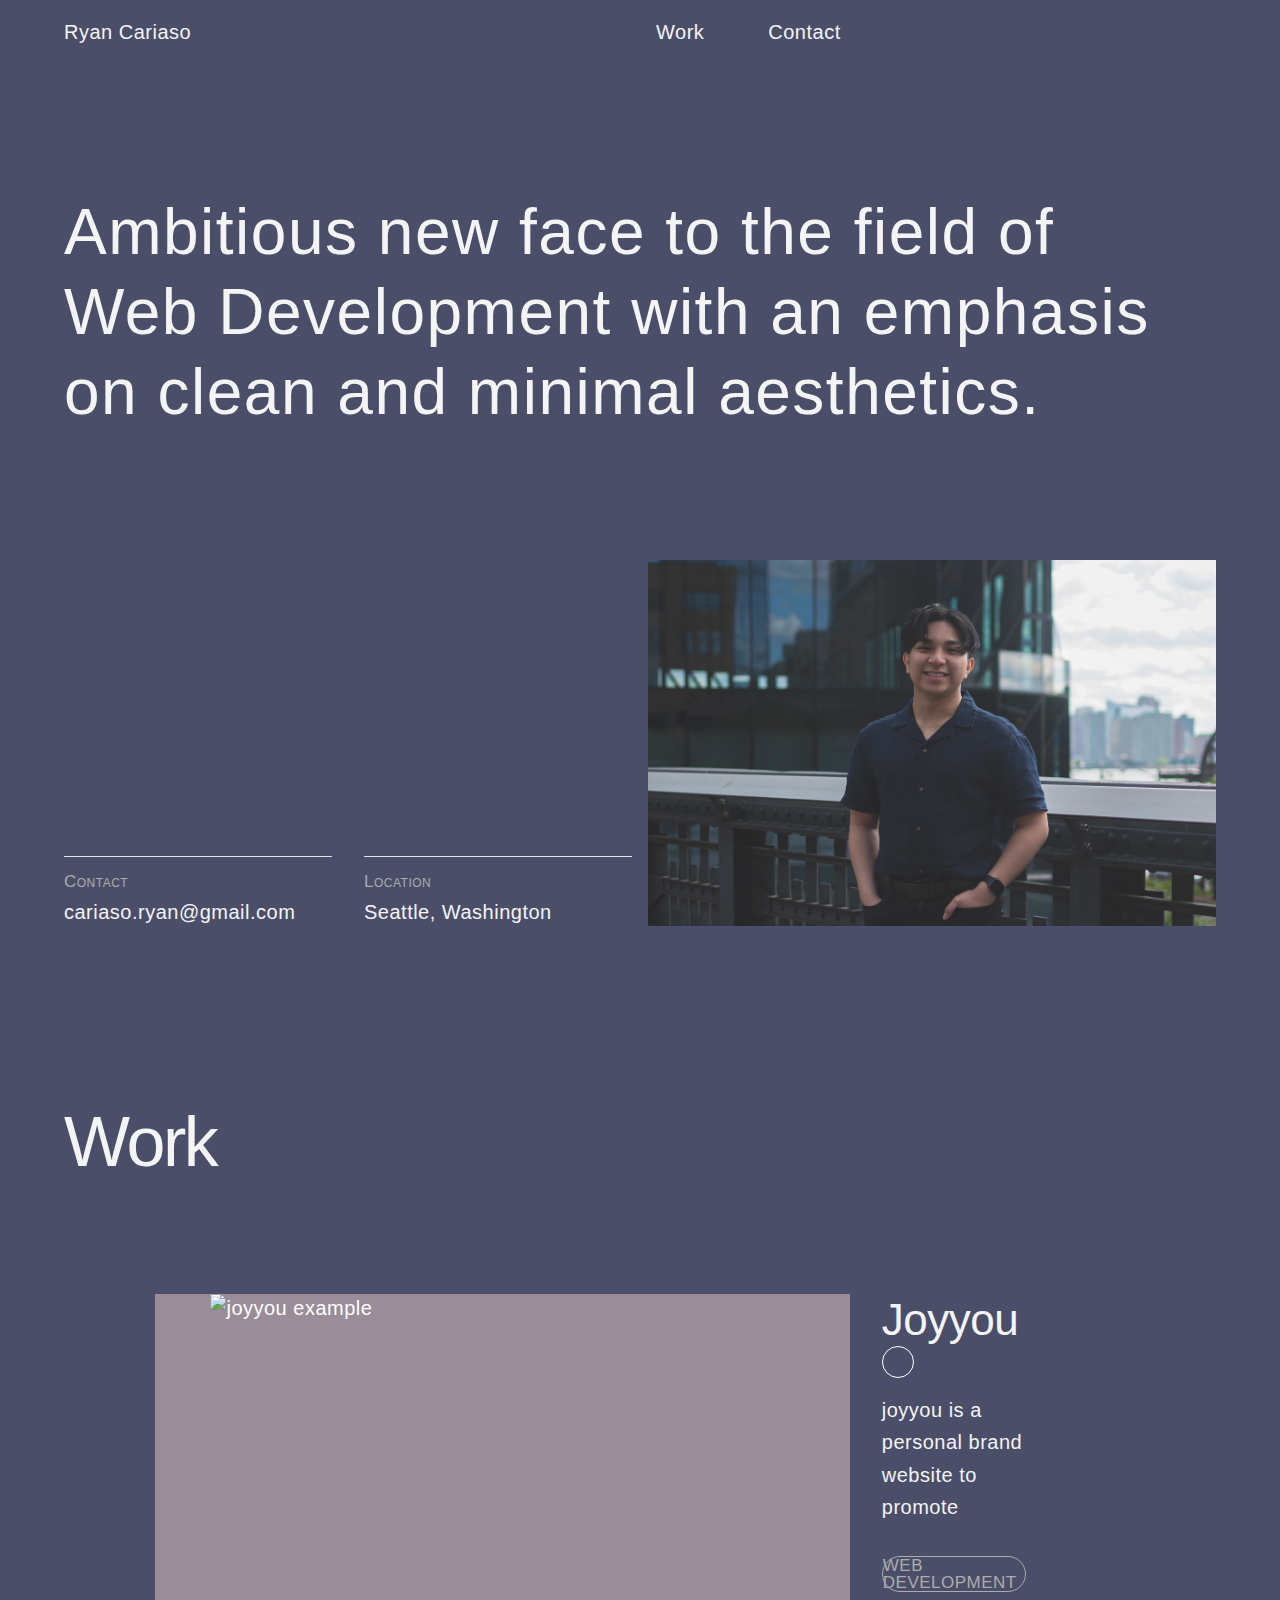
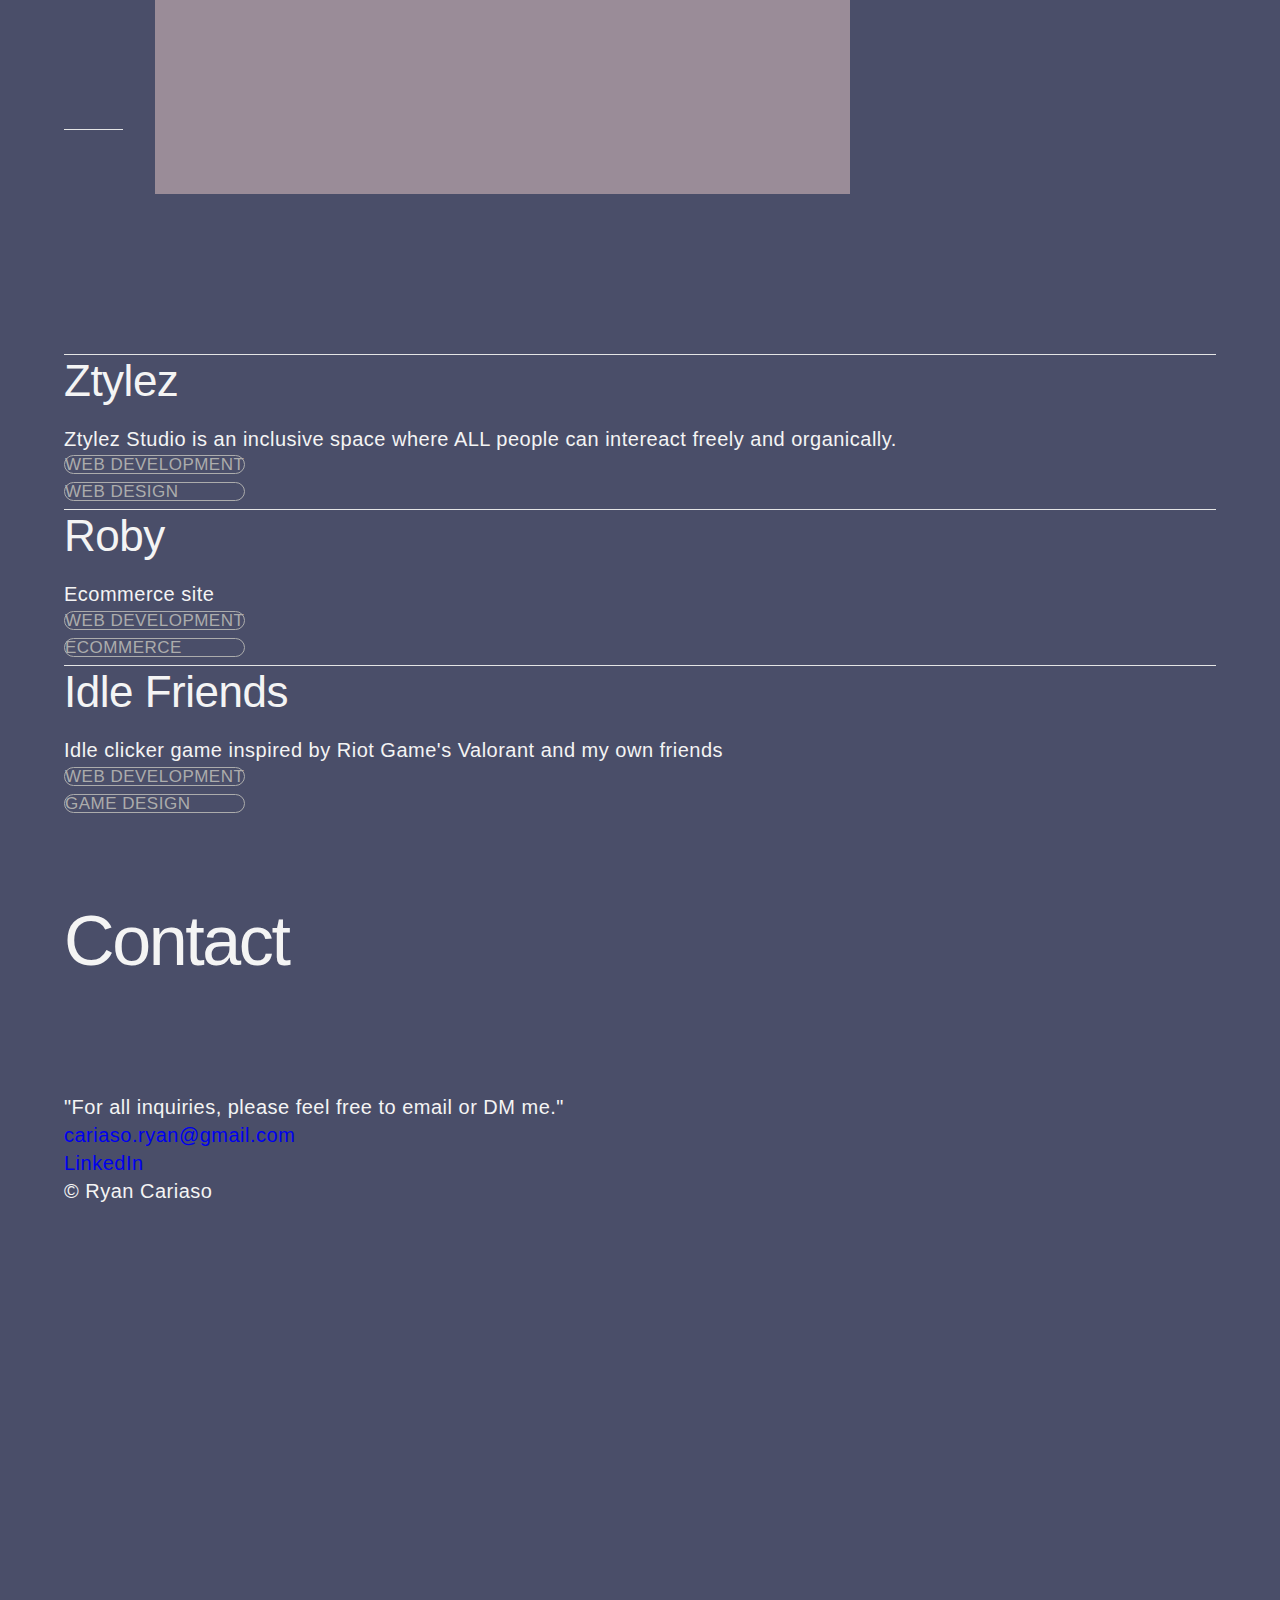
==== index.html @ ff470e97 "update to html and css" ====
<!DOCTYPE html>

<html lang="en">
  <head>
    <meta charset="UTF-8" />
    <meta name="viewport" content="width=device-width, initial-scale=1.0" />
    <meta http-equiv="X-UA-Compatible" content="ie=edge" />
    <title>Ryan Cariaso</title>
    <link rel="stylesheet" href="style.css" />
    <link rel="icon" href="img/ryan.jpg" />
  </head>

  <body>
    <div class="page-wrapper">
      <!-- NAV BAR -->
      <section class="section">
        <div class="container landing">
          <nav id="nav" class="nav-wrapper">
            <div class="grid-wrapper flex">
              <a href="" class="nav-item w--current">Ryan Cariaso</a>
            </div>
            <div class="grid-wrapper flex">
              <a href="#work" class="nav-item work">Work</a>
              <a href="#contact" class="nav-item contact">Contact</a>
            </div>
          </nav>
        </div>

        <!-- LANDING PAGE -->
        <div class="container home">
          <div class="hero-text">
            Ambitious new face to the field of Web Development with an emphasis on clean and
            minimal aesthetics.
          </div>
        </div>
        <div class="container info">
          <div class="w-layout-grid">
            <div class="grid-wrapper flex-btm">
              <div class="w-layout-grid _2-col-grid max-width">
                <div class="grid-wrapper">
                  <div class="divider-line btm-32"></div>
                  <div class="smallcaps">Contact</div>
                  <div class="email">cariaso.ryan@gmail.com</div>
                </div>

                <div class="grid-wrapper">
                  <div class="divider-line btm-32"></div>
                  <div class="smallcaps">Location</div>
                  <div class="location">Seattle, Washington</div>
                </div>
              </div>
            </div>

            <div class="grid-wrapper flex">
              <div class="img-wrapper"></div>
              <img
                src="img/linkedin pic - Copy.png"
                alt="personal image"
                class="img"
              />
            </div>
          </div>
        </div>
      </section>

      <!-- WORK SECTION -->
      <section class="section">
        <main class="container work">
          <div class="section-heading">Work</div>
          <div class="w-layout-grid work-grid">
            <div class="divider-line btm-64"></div>
            <div id="gridcomp" class="grid-wrapper work">
              <div class="content-wrapper">
                <img class="video w-background-video" src="img/joyyou.gif" alt="joyyou example">
              </div>
            </div>
            <div class="grid-wrapper desc">
              <a href="https://joyyou.netlify.app/" class="site-link w-inline-block">
                <div class="project-name">joyyou</div>
                <div class="link-out-circle">
                  <img src="https://assets.website-files.com/5a16e93245a0eb000185bb83/5e77cb361ede368e62ba6cc7_link-out-arrow.png" alt="" class="link-out-arrow">
                  <img src="https://assets.website-files.com/5a16e93245a0eb000185bb83/5e77cb361ede368e62ba6cc7_link-out-arrow.png" alt="" class="link-out-arrow-2">
                </div>
              </a>
              <p class="small-paragraph max-width btm-96">
                joyyou is a personal brand website to promote
              </p>
              <div class="flex-wrapper">
                <div class="smallcaps pill">WEB DEVELOPMENT</div>
              </div>
            </div>
          </div>

          <div class="work-layout-grid">
            <div class="divider-line"></div>
            <div class="grid-wrapper work"></div>
            <div class="grid-wrapper desc">
              <a href="https://ztylezdraft.netlify.app/" class="site-link">
                <div class="project-name">Ztylez</div>
              </a>
              <p class="small-paragraph">
                Ztylez Studio is an inclusive space where ALL people can
                intereact freely and organically.
              </p>
              <div class="flex-wrapper">
                <div class="smallcaps pill">WEB DEVELOPMENT</div>
                <div class="smallcaps pill">WEB DESIGN</div>
              </div>
            </div>
          </div>

          <div class="work-layout-grid">
            <div class="divider-line"></div>
            <div class="grid-wrapper work"></div>
            <div class="grid-wrapper desc">
              <a href="" class="site-link">
                <div class="project-name">Roby</div>
              </a>
              <p class="small-paragraph">Ecommerce site</p>
              <div class="flex-wrapper">
                <div class="smallcaps pill">WEB DEVELOPMENT</div>
                <div class="smallcaps pill">ECOMMERCE</div>
              </div>
            </div>
          </div>

          <div class="work-layout-grid">
            <div class="divider-line"></div>
            <div class="grid-wrapper work"></div>
            <div class="grid-wrapper desc">
              <a
                href="https://valo-friends-clicker.netlify.app"
                class="site-link"
              >
                <div class="project-name">Idle Friends</div>
              </a>
              <p class="small-paragraph">
                Idle clicker game inspired by Riot Game's Valorant and my own
                friends
              </p>
              <div class="flex-wrapper">
                <div class="smallcaps pill">WEB DEVELOPMENT</div>
                <div class="smallcaps pill">GAME DESIGN</div>
              </div>
            </div>
          </div>
        </main>
      </section>

      <!-- CONTACT SECTION -->
      <section class="section-contact">
        <div class="container contact">
          <div class="section-heading">Contact</div>
          <p class="medium-paragraph">
            "For all inquiries, please feel free to email or DM me."
          </p>
          <div class="contact-wrapper">
            <a href="#">cariaso.ryan@gmail.com</a>
          </div>
          <div class="contact-wrapper">
            <a href="https://www.linkedin.com/in/ryancariaso/">LinkedIn</a>
          </div>

          <!-- FOOTER SECTION -->
          <footer class="footer">
            <div class="divider-line-footer"></div>
            <div class="footer-text">© Ryan Cariaso</div>
          </footer>
        </div>
      </section>
    </div>

    <script src="script.js"></script>
  </body>
</html>
---- style.css ----
* {
  cursor: default !important;
  font-variant-ligatures: none;
  box-sizing: border-box;
}

div,
section,
nav,
menu,
footer,
header {
  display: block;
}

html {
  font-family: sans-serif;
  height: 100%;
}

body {
  margin: 0;
  min-height: 100%;
  display: block;
  background-color: #4a4e69;
  font-family: "Graphik web", sans-serif;
  color: #f4f4f4;
  font-size: 1.25rem;
  line-height: 1.75rem;
  font-weight: 400;
  letter-spacing: 0.031rem;
  height: 508.563rem;
}

.page-wrapper {
  width: 100%;
}

.container {
  position: relative;
  max-width: 90rem;
  margin-right: auto;
  margin-left: auto;
  padding-right: 4rem;
  padding-left: 4rem;
}

.container.landing {
  margin-bottom: 8rem;
}

.nav-wrapper {
  display: grid;
  height: 4rem;
  grid-auto-columns: 1fr;
  grid-column-gap: 2rem;
  grid-row-gap: 0rem;
  grid-template-columns: 1fr 1fr;
  grid-template-rows: auto;
}

.grid-wrapper.flex {
  display: flex;
}

.grid-wrapper {
  height: 100%;
  -webkit-box-align: center;
  align-items: center;
}

.nav-item {
  transition-property: color;
  transition-duration: 0.2s;
  transition-timing-function: ease;
  transition-delay: 0s;
  color: #f4f4f4;
  text-transform: capitalize;
  font-weight: 200;
}

a {
  -webkit-tap-highlight-color: transparent;
  background-color: transparent;
  text-decoration: none;
  cursor: pointer;
}

a:-webkit-any-link {
  cursor: pointer;
}

.nav-item.work {
  margin-right: 4rem;
}

.container.home {
  margin-bottom: 8rem;
}

.container {
  position: relative;
  max-width: 90rem;
  margin-right: auto;
  margin-left: auto;
  padding-right: 4rem;
  padding-left: 4rem;
}

.hero-text {
  max-width: 70rem;
  font-family: "Portrait web", Georgia, sans-serif;
  font-size: 4rem;
  line-height: 5rem;
  letter-spacing: 0.094rem;
}

.container.info {
  padding-bottom: 5rem;
}

.w-layout-grid {
  display: grid;
  grid-auto-columns: 1fr;
  grid-template-columns: 1fr 1fr;
  grid-template-rows: auto auto;
  grid-row-gap: 1rem;
  grid-column-gap: 1rem;
}

.grid-wrapper.flex-btm {
  display: flex;
  -webkit-box-align: end;
  align-items: flex-end;
}

._2-col-grid.max-width {
  width: 100%;
}

._2-col-grid {
  grid-column-gap: 2rem;
  grid-row-gap: 0;
  grid-template-rows: auto;
}

.divider-line.btm-32 {
  margin-bottom: 1rem;
}

.divider-line {
  width: 100%;
  border-bottom: 0.063rem solid #e5e5e5;
  transform-origin: 0% 50%;
}

.smallcaps {
  font-variant-ligatures: normal;
  font-variant-caps: small-caps;
  font-variant-numeric: normal;
  font-variant-east-asian: normal;
  margin-bottom: 0.5rem;
  color: #acacac;
  font-size: 1.063rem;
  line-height: 100%;
  letter-spacing: 0.031rem;
}

.email,
.location {
  display: inline-block;
  transition-property: color;
  transition-duration: 0.2s;
  transition-timing-function: ease;
  transition-delay: 0s;
  color: #f4f4f4;
}

.img-wrapper {
  position: relative;
  overflow-x: hidden;
  overflow-y: hidden;
}

.img {
  display: block;
  width: 100%;
}

img {
    border: 0;
    vertical-align: middle;
    display: inline-block;
    max-width: 100%;
}

.container.work {
    padding-top: 5rem;
    padding-bottom: 5rem;
}

.section-heading {
    margin-bottom: 7rem;
    font-size: 4.375rem;
    line-height: 5rem;
    letter-spacing: -0.15rem;
    text-transform: capitalize;
}

.work-grid {
    position: relative;
    width: 100%;
    max-width: 100%;
    margin-bottom: 10rem;
    grid-column-gap: 2rem;
    grid-row-gap: 0;
    grid-template-columns: 1fr 1fr 1fr 1fr 1fr 1fr 1fr 1fr 1fr 1fr 1fr 1fr;
    grid-template-rows: auto;
}

.divider-line.btm-64 {
    margin-bottom: 4rem;
}

#gridcomp{
    grid-column-start: span 8;
    grid-column-end: span 8;
}

.grid-wrapper.work {
    width: 100%;
    height: 100%;
}

.content-wrapper {
    position: relative;
    display: flex;
    width: 100%;
    height: 100%;
    -webkit-box-pack: center;
    justify-content: center;
    -webkit-box-align: center;
    align-items: center;
    grid-column-gap: 1rem;
    grid-row-gap: 1rem;
    grid-template-columns: 1fr 1fr;
    grid-template-rows: auto auto;
    background-color: #9a8c98;
}

.video {
    z-index: 1;
    width: 84%;
    height: 82%;
}

.w-background-video {
    position: relative;
    overflow: hidden;
    height: 31.25rem;
    color: #fff;
}

.grid-wrapper.desc {
    display: flex;
    -webkit-box-orient: vertical;
    -webkit-box-direction: normal;
    flex-direction: column;
    -webkit-box-align: start;
    align-items: flex-start;
}

.site-link {
    display: flex;
    margin-bottom: 1rem;
    -webkit-box-align: center;
    align-items: center;
}

.w-inline-block {
    display: inline-block;
    max-width: 100%;
}

.project-name {
    margin-right: 1rem;
    font-family: 'Portrait web',Georgia,sans-serif;
    color: #f4f4f4;
    font-size: 2.75rem;
    line-height: 3.25rem;
    letter-spacing: -0.031rem;
    text-transform: capitalize;
}

.link-out-circle {
    position: relative;
    display: flex;
    overflow: hidden;
    width: 2rem;
    height: 2rem;
    -webkit-box-pack: center;
    justify-content: center;
    -webkit-box-align: center;
    align-items: center;
    border: 0.063rem solid #fff;
    border-radius: 50%;
}

.link-out-arrow {
    width: 1.125rem;
}

.link-out-arrow-2 {
    position: absolute;
    width: 1.125rem;
}

p {
    margin-top: 0;
    margin-bottom: 0;
    font-family: 'Graphik web', sans-serif;
    font-size: 1.25rem;
    line-height: 1.75rem;
    font-weight: 400;
}

.small-paragraph.max-width.btm-96 {
    margin-bottom: 2rem;
}

.small-paragraph.max-width {
    max-width: 26.25rem;
}

.small-paragraph {
    font-size: 1.125;
    line-height: 1.625;
    font-weight: 200;
}

.smallcaps {
    margin-bottom: 0.5rem;
    color: #acacac;
    font-size: 1.063rem;
    line-height: 100%;
    letter-spacing: 0.031rem;
    font-variant: small-caps;
}

.smallcaps.pill {
    margin-right: 0.5rem;
    padding-bottom: 0.25rem 0.75rem 0.5rem;
    border: 0.063rem solid #acacac;
    border-radius: 2rem;
    line-height: 100%;
}
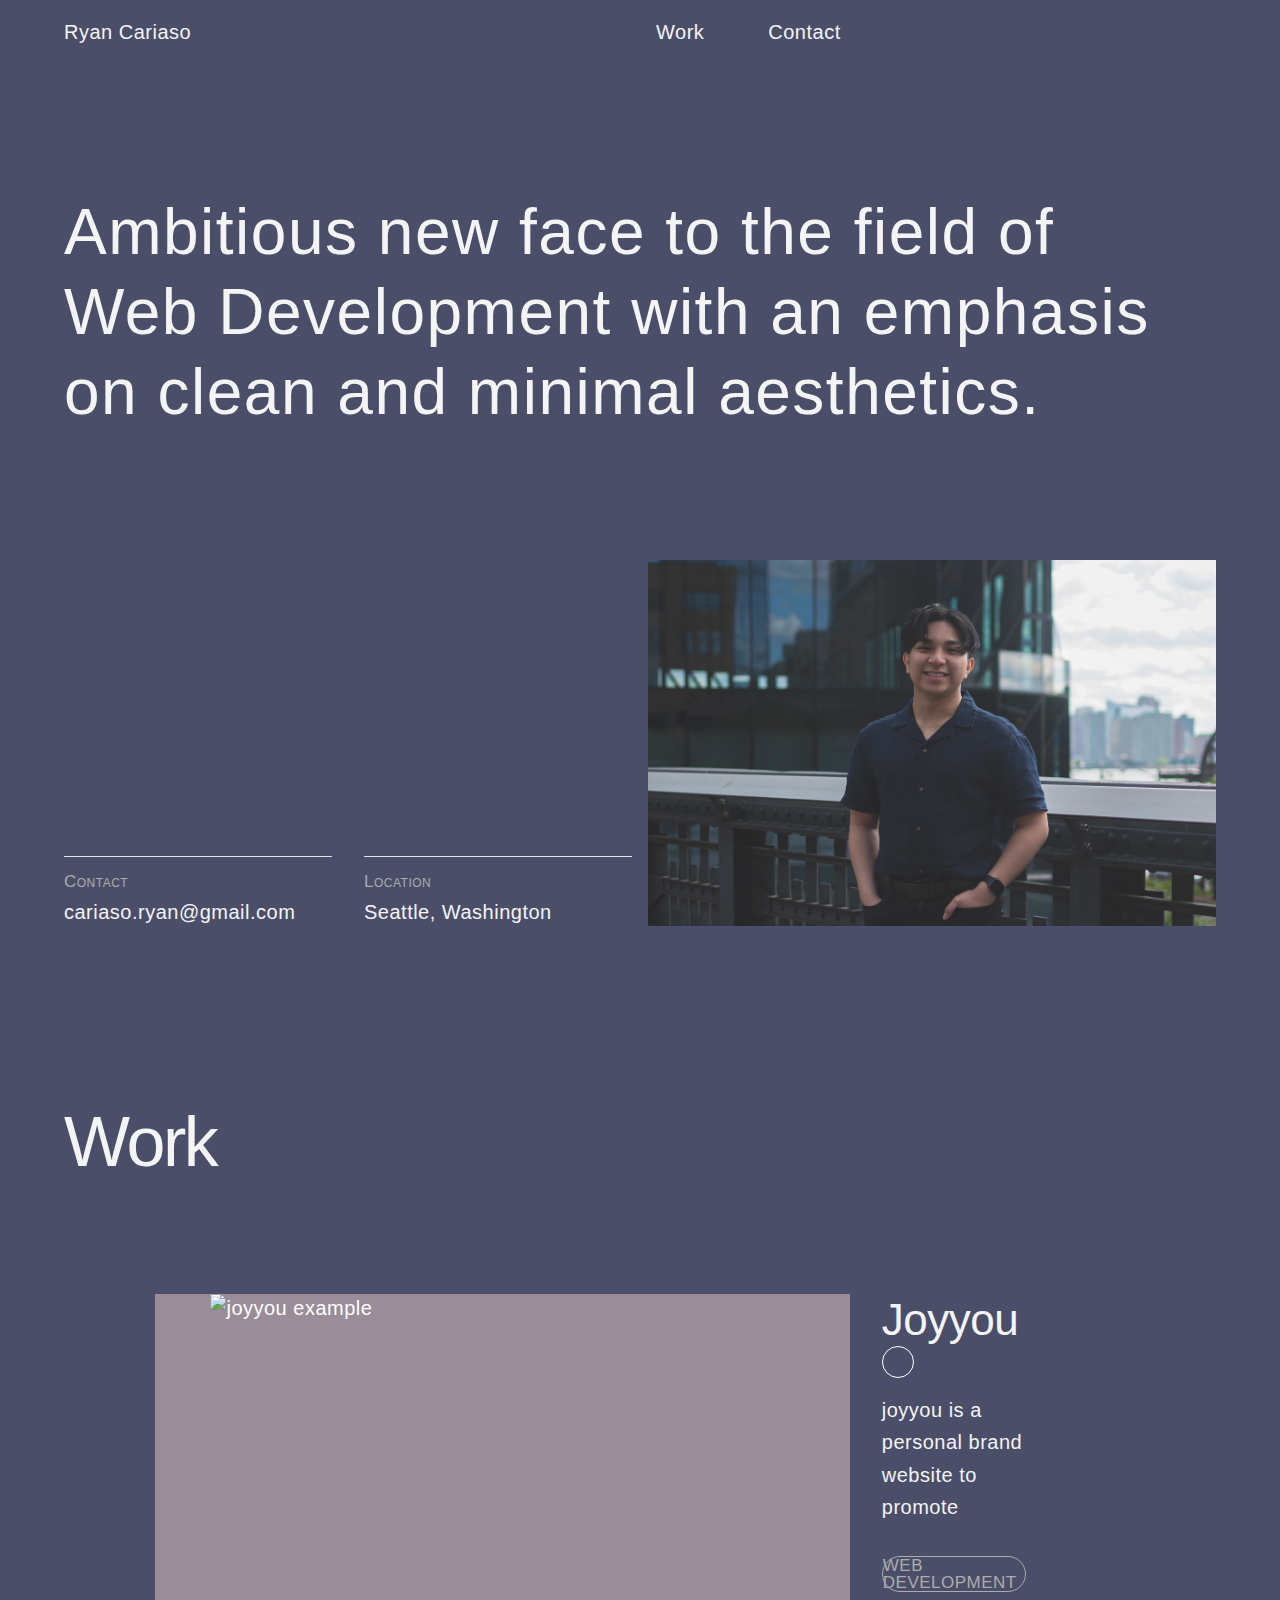
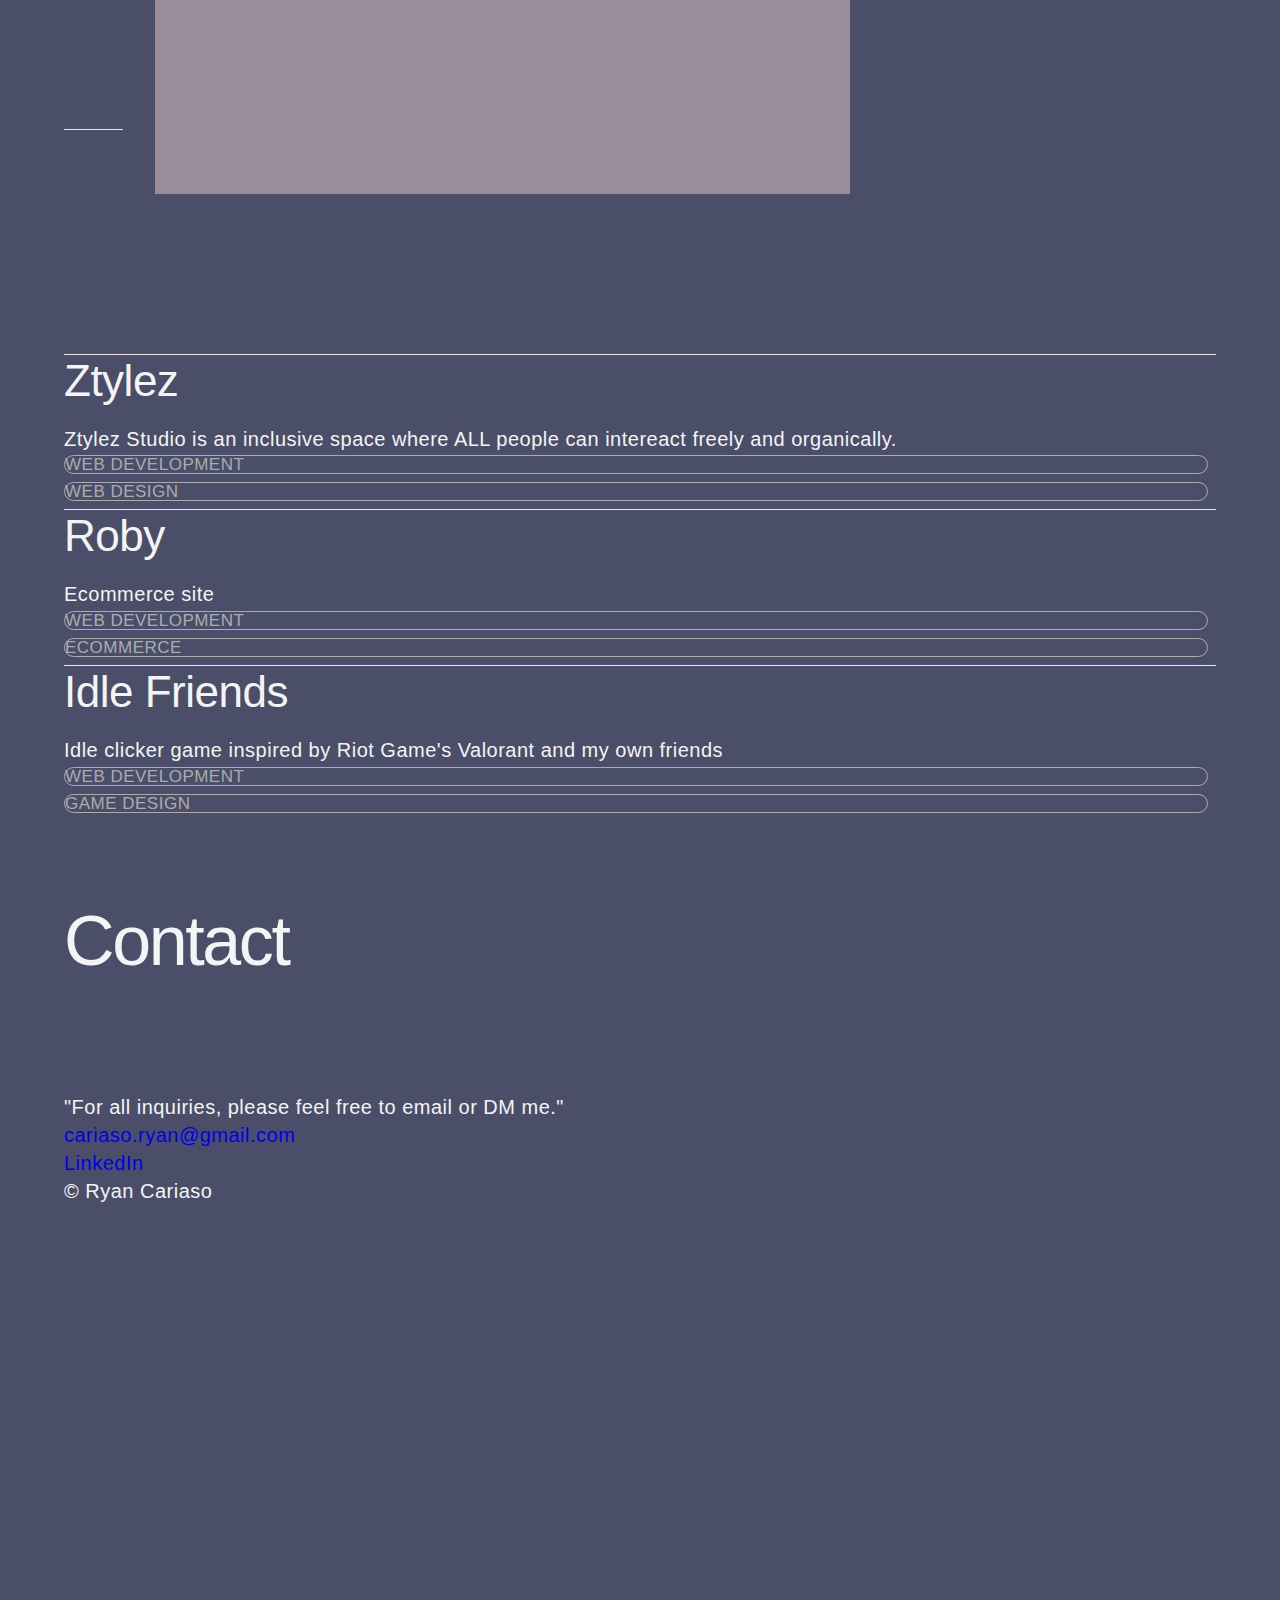
==== commit da3d438c: "update to html and css" ====
--- a/index.html
+++ b/index.html
@@ -29,8 +29,8 @@
         <!-- LANDING PAGE -->
         <div class="container home">
           <div class="hero-text">
-            Ambitious new face to the field of Web Development with an emphasis on clean and
-            minimal aesthetics.
+            Ambitious new face to the field of Web Development with an emphasis
+            on clean and minimal aesthetics.
           </div>
         </div>
         <div class="container info">
@@ -71,15 +71,30 @@
             <div class="divider-line btm-64"></div>
             <div id="gridcomp" class="grid-wrapper work">
               <div class="content-wrapper">
-                <img class="video w-background-video" src="img/joyyou.gif" alt="joyyou example">
+                <img
+                  class="video w-background-video"
+                  src="img/joyyou.gif"
+                  alt="joyyou example"
+                />
               </div>
             </div>
-            <div class="grid-wrapper desc">
-              <a href="https://joyyou.netlify.app/" class="site-link w-inline-block">
+            <div class="grid-wrapper desc flex-vertical">
+              <a
+                href="https://joyyou.netlify.app/"
+                class="site-link w-inline-block"
+              >
                 <div class="project-name">joyyou</div>
                 <div class="link-out-circle">
-                  <img src="https://assets.website-files.com/5a16e93245a0eb000185bb83/5e77cb361ede368e62ba6cc7_link-out-arrow.png" alt="" class="link-out-arrow">
-                  <img src="https://assets.website-files.com/5a16e93245a0eb000185bb83/5e77cb361ede368e62ba6cc7_link-out-arrow.png" alt="" class="link-out-arrow-2">
+                  <img
+                    src="https://assets.website-files.com/5a16e93245a0eb000185bb83/5e77cb361ede368e62ba6cc7_link-out-arrow.png"
+                    alt=""
+                    class="link-out-arrow"
+                  />
+                  <img
+                    src="https://assets.website-files.com/5a16e93245a0eb000185bb83/5e77cb361ede368e62ba6cc7_link-out-arrow.png"
+                    alt=""
+                    class="link-out-arrow-2"
+                  />
                 </div>
               </a>
               <p class="small-paragraph max-width btm-96">
--- a/style.css
+++ b/style.css
@@ -188,170 +188,169 @@
 }
 
 img {
-    border: 0;
-    vertical-align: middle;
-    display: inline-block;
-    max-width: 100%;
+  border: 0;
+  vertical-align: middle;
+  display: inline-block;
+  max-width: 100%;
 }
 
 .container.work {
-    padding-top: 5rem;
-    padding-bottom: 5rem;
+  padding-top: 5rem;
+  padding-bottom: 5rem;
 }
 
 .section-heading {
-    margin-bottom: 7rem;
-    font-size: 4.375rem;
-    line-height: 5rem;
-    letter-spacing: -0.15rem;
-    text-transform: capitalize;
+  margin-bottom: 7rem;
+  font-size: 4.375rem;
+  line-height: 5rem;
+  letter-spacing: -0.15rem;
+  text-transform: capitalize;
 }
 
 .work-grid {
-    position: relative;
-    width: 100%;
-    max-width: 100%;
-    margin-bottom: 10rem;
-    grid-column-gap: 2rem;
-    grid-row-gap: 0;
-    grid-template-columns: 1fr 1fr 1fr 1fr 1fr 1fr 1fr 1fr 1fr 1fr 1fr 1fr;
-    grid-template-rows: auto;
+  position: relative;
+  width: 100%;
+  max-width: 100%;
+  margin-bottom: 10rem;
+  grid-column-gap: 2rem;
+  grid-row-gap: 0;
+  grid-template-columns: 1fr 1fr 1fr 1fr 1fr 1fr 1fr 1fr 1fr 1fr 1fr 1fr;
+  grid-template-rows: auto;
 }
 
 .divider-line.btm-64 {
-    margin-bottom: 4rem;
-}
-
-#gridcomp{
-    grid-column-start: span 8;
-    grid-column-end: span 8;
+  margin-bottom: 4rem;
+}
+
+#gridcomp {
+  grid-column-start: span 8;
+  grid-column-end: span 8;
 }
 
 .grid-wrapper.work {
-    width: 100%;
-    height: 100%;
+  width: 100%;
+  height: 100%;
 }
 
 .content-wrapper {
-    position: relative;
-    display: flex;
-    width: 100%;
-    height: 100%;
-    -webkit-box-pack: center;
-    justify-content: center;
-    -webkit-box-align: center;
-    align-items: center;
-    grid-column-gap: 1rem;
-    grid-row-gap: 1rem;
-    grid-template-columns: 1fr 1fr;
-    grid-template-rows: auto auto;
-    background-color: #9a8c98;
+  position: relative;
+  display: flex;
+  width: 100%;
+  height: 100%;
+  -webkit-box-pack: center;
+  justify-content: center;
+  -webkit-box-align: center;
+  align-items: center;
+  grid-column-gap: 1rem;
+  grid-row-gap: 1rem;
+  grid-template-columns: 1fr 1fr;
+  grid-template-rows: auto auto;
+  background-color: #9a8c98;
 }
 
 .video {
-    z-index: 1;
-    width: 84%;
-    height: 82%;
+  z-index: 1;
+  width: 84%;
+  height: 82%;
 }
 
 .w-background-video {
-    position: relative;
-    overflow: hidden;
-    height: 31.25rem;
-    color: #fff;
-}
-
-.grid-wrapper.desc {
-    display: flex;
-    -webkit-box-orient: vertical;
-    -webkit-box-direction: normal;
-    flex-direction: column;
-    -webkit-box-align: start;
-    align-items: flex-start;
+  position: relative;
+  overflow: hidden;
+  height: 31.25rem;
+  color: #fff;
+}
+
+.grid-wrapper.flex-vertical {
+  display: flex;
+  -webkit-box-orient: vertical;
+  -webkit-box-direction: normal;
+  flex-direction: column;
+  -webkit-box-align: start;
+  align-items: flex-start;
 }
 
 .site-link {
-    display: flex;
-    margin-bottom: 1rem;
-    -webkit-box-align: center;
-    align-items: center;
+  display: flex;
+  margin-bottom: 1rem;
+  -webkit-box-align: center;
+  align-items: center;
 }
 
 .w-inline-block {
-    display: inline-block;
-    max-width: 100%;
+  display: inline-block;
+  max-width: 100%;
 }
 
 .project-name {
-    margin-right: 1rem;
-    font-family: 'Portrait web',Georgia,sans-serif;
-    color: #f4f4f4;
-    font-size: 2.75rem;
-    line-height: 3.25rem;
-    letter-spacing: -0.031rem;
-    text-transform: capitalize;
+  margin-right: 1rem;
+  font-family: "Portrait web", Georgia, sans-serif;
+  color: #f4f4f4;
+  font-size: 2.75rem;
+  line-height: 3.25rem;
+  letter-spacing: -0.031rem;
+  text-transform: capitalize;
 }
 
 .link-out-circle {
-    position: relative;
-    display: flex;
-    overflow: hidden;
-    width: 2rem;
-    height: 2rem;
-    -webkit-box-pack: center;
-    justify-content: center;
-    -webkit-box-align: center;
-    align-items: center;
-    border: 0.063rem solid #fff;
-    border-radius: 50%;
+  position: relative;
+  display: flex;
+  overflow: hidden;
+  width: 2rem;
+  height: 2rem;
+  -webkit-box-pack: center;
+  justify-content: center;
+  -webkit-box-align: center;
+  align-items: center;
+  border: 0.063rem solid #fff;
+  border-radius: 50%;
 }
 
 .link-out-arrow {
-    width: 1.125rem;
+  width: 1.125rem;
 }
 
 .link-out-arrow-2 {
-    position: absolute;
-    width: 1.125rem;
+  position: absolute;
+  width: 1.125rem;
 }
 
 p {
-    margin-top: 0;
-    margin-bottom: 0;
-    font-family: 'Graphik web', sans-serif;
-    font-size: 1.25rem;
-    line-height: 1.75rem;
-    font-weight: 400;
+  margin-top: 0;
+  margin-bottom: 0;
+  font-family: "Graphik web", sans-serif;
+  font-size: 1.25rem;
+  line-height: 1.75rem;
+  font-weight: 400;
 }
 
 .small-paragraph.max-width.btm-96 {
-    margin-bottom: 2rem;
+  margin-bottom: 2rem;
 }
 
 .small-paragraph.max-width {
-    max-width: 26.25rem;
+  max-width: 26.25rem;
 }
 
 .small-paragraph {
-    font-size: 1.125;
-    line-height: 1.625;
-    font-weight: 200;
+  font-size: 1.125;
+  line-height: 1.625;
+  font-weight: 200;
 }
 
 .smallcaps {
-    margin-bottom: 0.5rem;
-    color: #acacac;
-    font-size: 1.063rem;
-    line-height: 100%;
-    letter-spacing: 0.031rem;
-    font-variant: small-caps;
+  margin-bottom: 0.5rem;
+  color: #acacac;
+  font-size: 1.063rem;
+  line-height: 100%;
+  letter-spacing: 0.031rem;
+  font-variant: small-caps;
 }
 
 .smallcaps.pill {
-    margin-right: 0.5rem;
-    padding-bottom: 0.25rem 0.75rem 0.5rem;
-    border: 0.063rem solid #acacac;
-    border-radius: 2rem;
-    line-height: 100%;
-}
-
+  margin-right: 0.5rem;
+  padding-bottom: 0.25rem 0.75rem 0.5rem;
+  border: 0.063rem solid #acacac;
+  border-radius: 2rem;
+  line-height: 100%;
+}
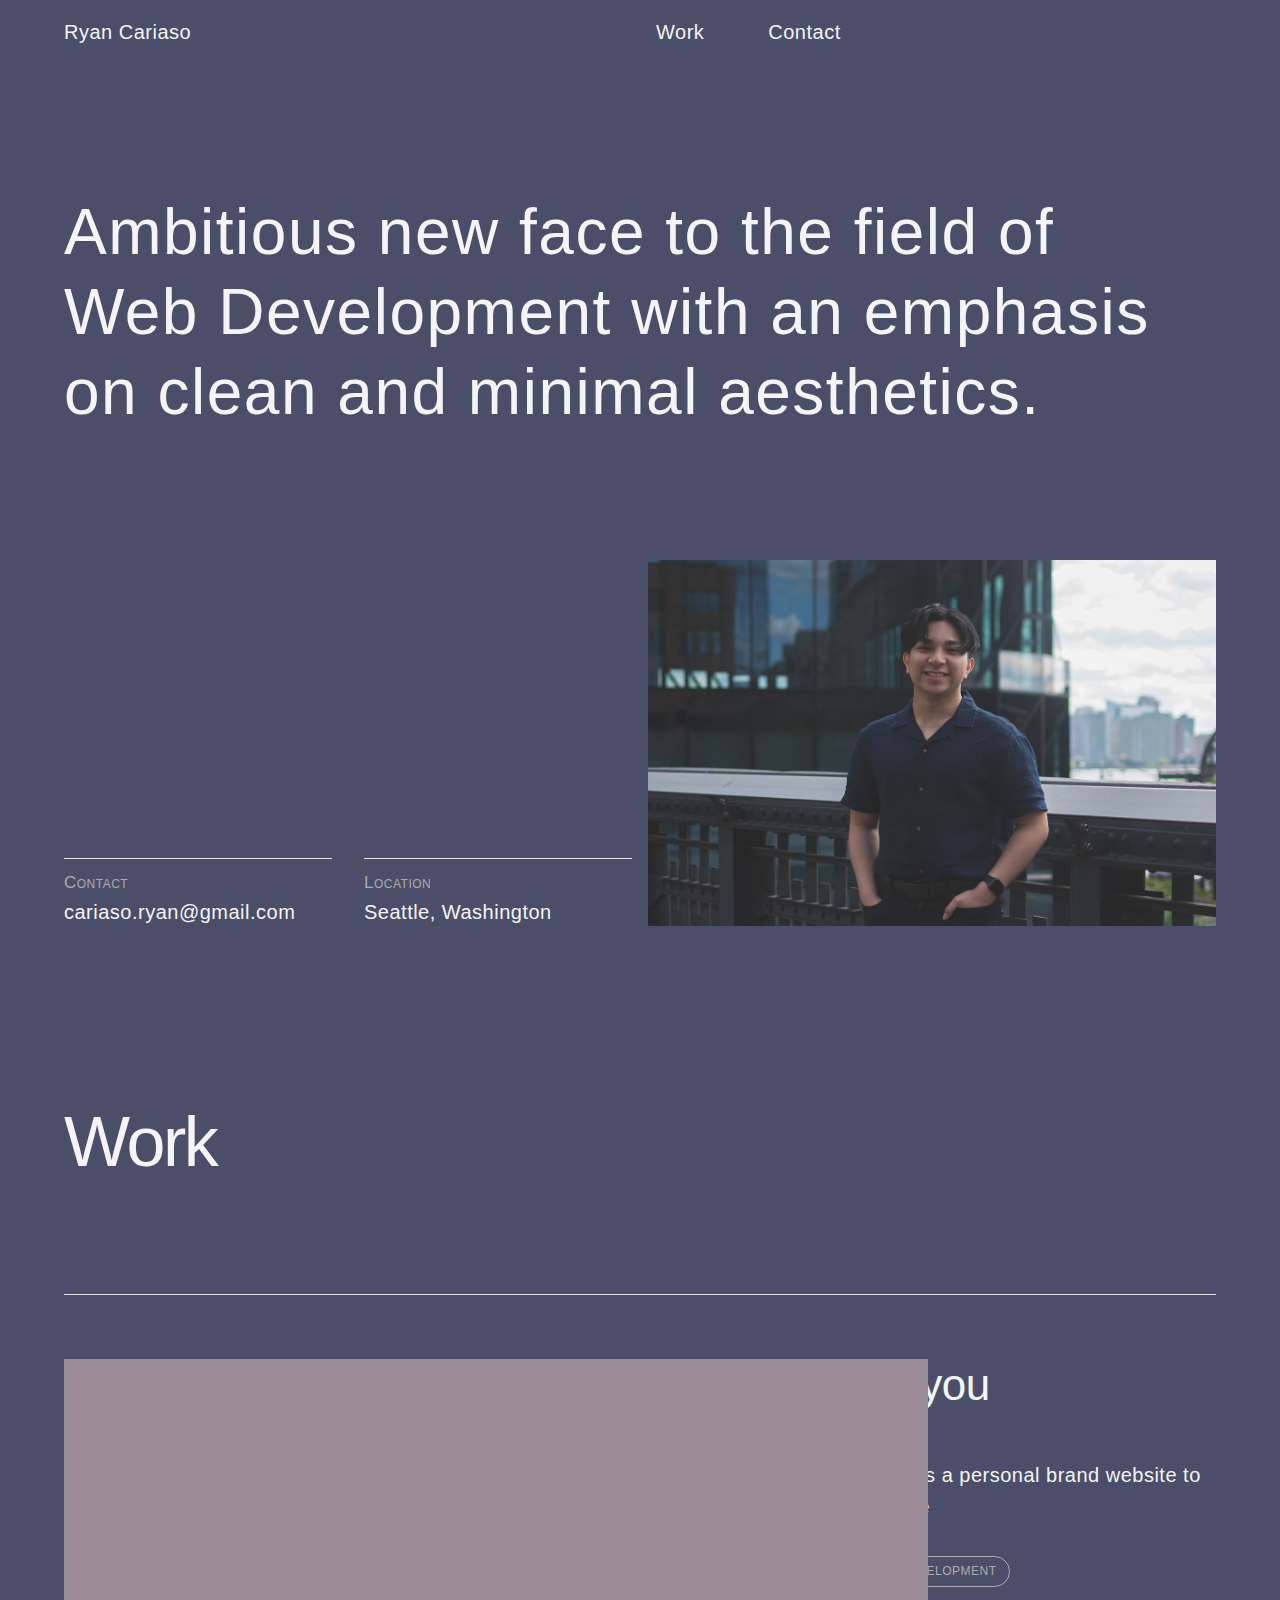
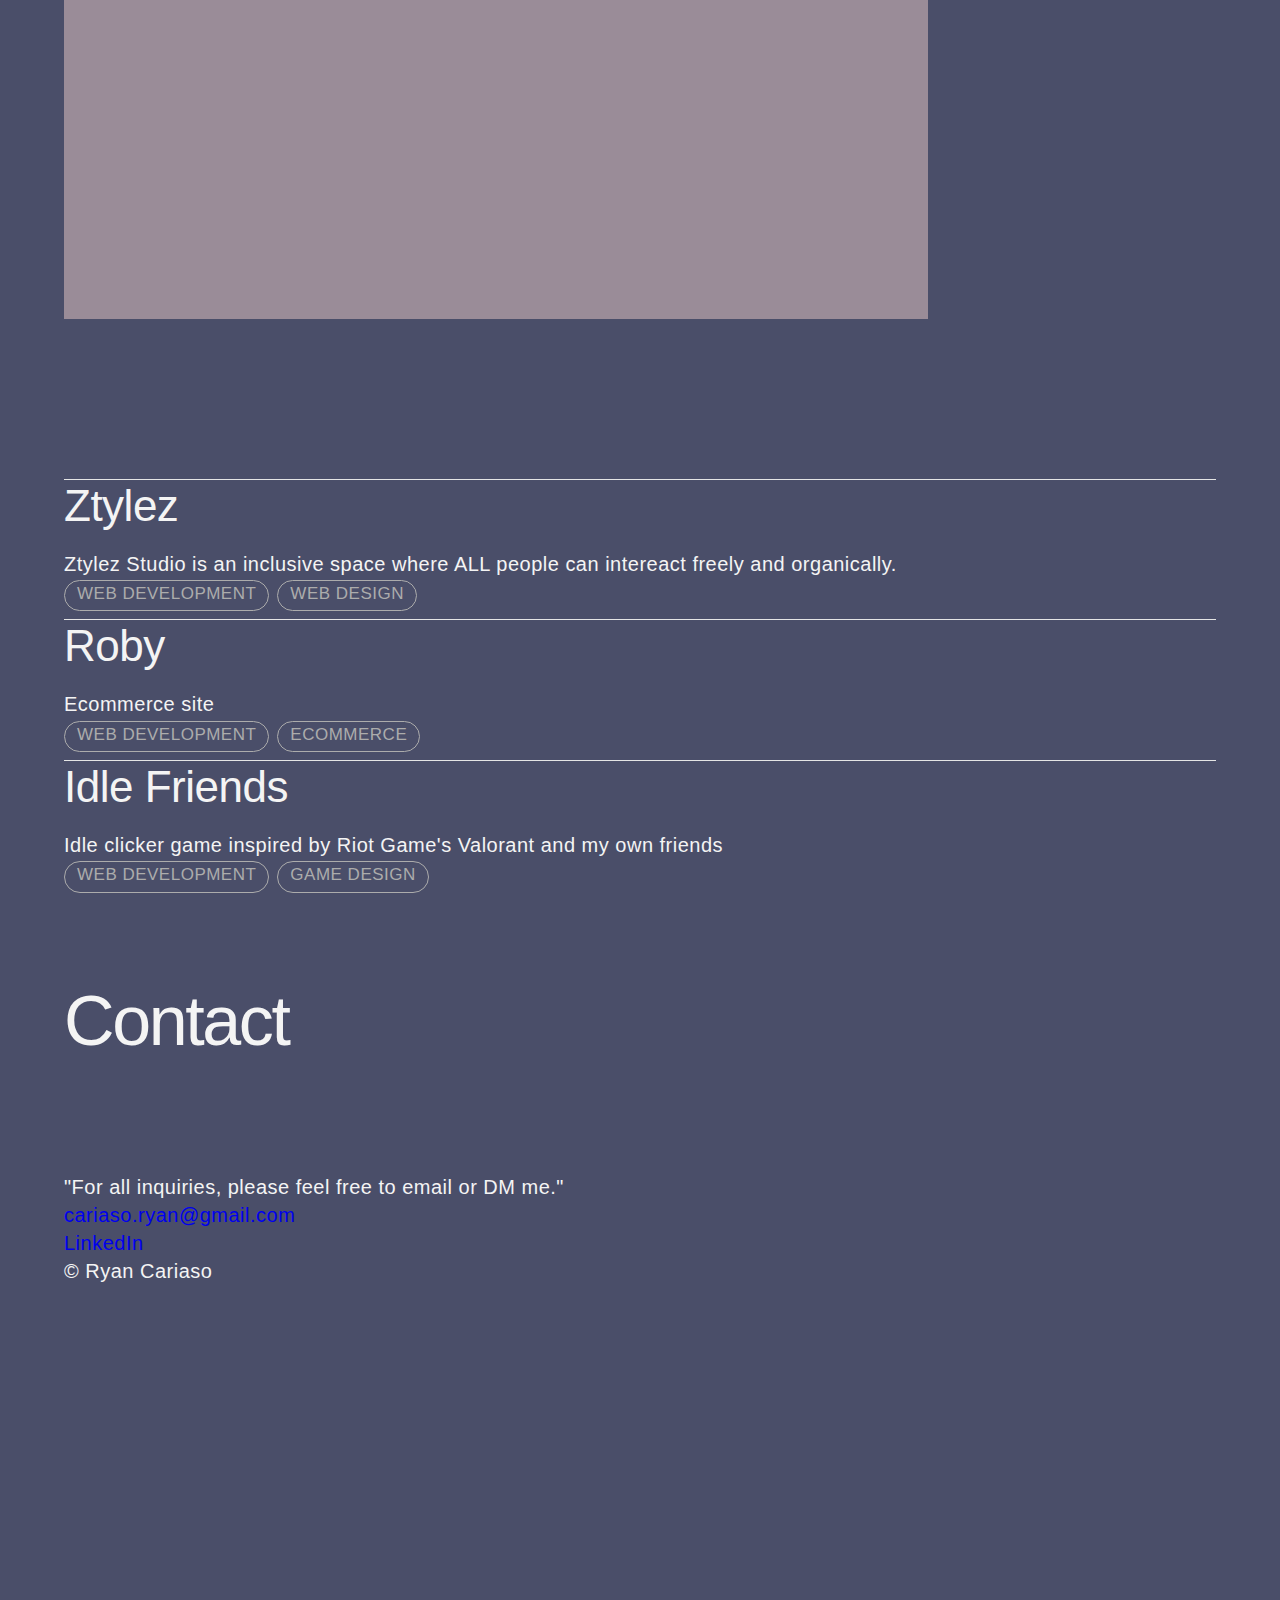
==== commit 40828024: "update to html and css" ====
--- a/index.html
+++ b/index.html
@@ -68,17 +68,23 @@
         <main class="container work">
           <div class="section-heading">Work</div>
           <div class="w-layout-grid work-grid">
-            <div class="divider-line btm-64"></div>
+            <div id="w-node-1" class="divider-line btm-64"></div>
             <div id="gridcomp" class="grid-wrapper work">
-              <div class="content-wrapper">
-                <img
-                  class="video w-background-video"
-                  src="img/joyyou.gif"
-                  alt="joyyou example"
-                />
+              <div class="project-content w-show-er">
+                <div class="w-mask">
+                  <div class="slide w-show">
+                    <div class="content-wrapper">
+                      <div class="video w-background-video w-background-video-atom">
+                        <video autoplay loop muted playsinline data-wf-ignore="true" data-object-fit="cover">
+                          <source src="img/vids/joyyou.mov" data-wf-ignore="true"> 
+                        </video>
+                      </div>
+                  </div>
+                </div>
+                </div>
               </div>
             </div>
-            <div class="grid-wrapper desc flex-vertical">
+            <div id="w-node-2" class="grid-wrapper desc flex-vertical">
               <a
                 href="https://joyyou.netlify.app/"
                 class="site-link w-inline-block"
@@ -101,7 +107,7 @@
                 joyyou is a personal brand website to promote
               </p>
               <div class="flex-wrapper">
-                <div class="smallcaps pill">WEB DEVELOPMENT</div>
+                <div class="smallcaps pill">web development</div>
               </div>
             </div>
           </div>
--- a/style.css
+++ b/style.css
@@ -213,13 +213,20 @@
   max-width: 100%;
   margin-bottom: 10rem;
   grid-column-gap: 2rem;
-  grid-row-gap: 0;
+  grid-row-gap: 0rem;
   grid-template-columns: 1fr 1fr 1fr 1fr 1fr 1fr 1fr 1fr 1fr 1fr 1fr 1fr;
   grid-template-rows: auto;
 }
 
 .divider-line.btm-64 {
   margin-bottom: 4rem;
+}
+
+#w-node-1 {
+  grid-column-end: 13;
+  grid-column-start: 1;
+  grid-row-end: 2;
+  grid-row-start: 1;
 }
 
 #gridcomp {
@@ -227,9 +234,43 @@
   grid-column-end: span 8;
 }
 
-.grid-wrapper.work {
-  width: 100%;
-  height: 100%;
+.project-content {
+  width: 100%;
+  height: 100%;
+}
+
+.w-show-er {
+  position: relative;
+  height: 35rem;
+  width: 54rem;
+  text-align: center;
+  background: #ddd;
+  clear: both;
+  -webkit-tap-highlight-color: transparent;
+}
+
+.w-mask {
+  position: relative;
+  display: block;
+  overflow: hidden;
+  z-index: 1;
+  left: 0;
+  right: 0;
+  height: 100%;
+  white-space: nowrap;
+}
+
+.slide {
+  width: 100%;
+  height: 100%;
+}
+
+.w-show {
+  position: relative;
+  display: inline-block;
+  vertical-align: top;
+  white-space: normal;
+  text-align: left;
 }
 
 .content-wrapper {
@@ -246,19 +287,44 @@
   grid-template-columns: 1fr 1fr;
   grid-template-rows: auto auto;
   background-color: #9a8c98;
-}
+} 
 
 .video {
   z-index: 1;
-  width: 84%;
+  width: 93%;
   height: 82%;
 }
 
 .w-background-video {
   position: relative;
   overflow: hidden;
-  height: 31.25rem;
   color: #fff;
+}
+
+video {
+  display: inline-block;
+  vertical-align: baseline;
+  object-fit: contain;
+}
+
+.w-background-video>video {
+  background-size: cover;
+  background-position: 50% 50%;
+  position: absolute;
+  margin: auto;
+  width: 100%;
+  height: 100%;
+  right: -100%;
+  bottom: -100%;
+  top: -100%;
+  left: -100%;
+  object-fit: cover;
+  z-index: -100;
+}
+
+#w-node-2 {
+  grid-column-start: span 4;
+  grid-column-end: span 4;
 }
 
 .grid-wrapper.flex-vertical {
@@ -338,18 +404,26 @@
   font-weight: 200;
 }
 
+.flex-wrapper {
+  display: flex;
+  flex-wrap: wrap;
+  -webkit-box-align: center;
+  align-items: center;
+  opacity: 1;
+}
+
 .smallcaps {
   margin-bottom: 0.5rem;
   color: #acacac;
   font-size: 1.063rem;
-  line-height: 100%;
   letter-spacing: 0.031rem;
   font-variant: small-caps;
+  line-height: 90%;
 }
 
 .smallcaps.pill {
   margin-right: 0.5rem;
-  padding-bottom: 0.25rem 0.75rem 0.5rem;
+  padding: 0.25rem 0.75rem 0.5rem;
   border: 0.063rem solid #acacac;
   border-radius: 2rem;
   line-height: 100%;
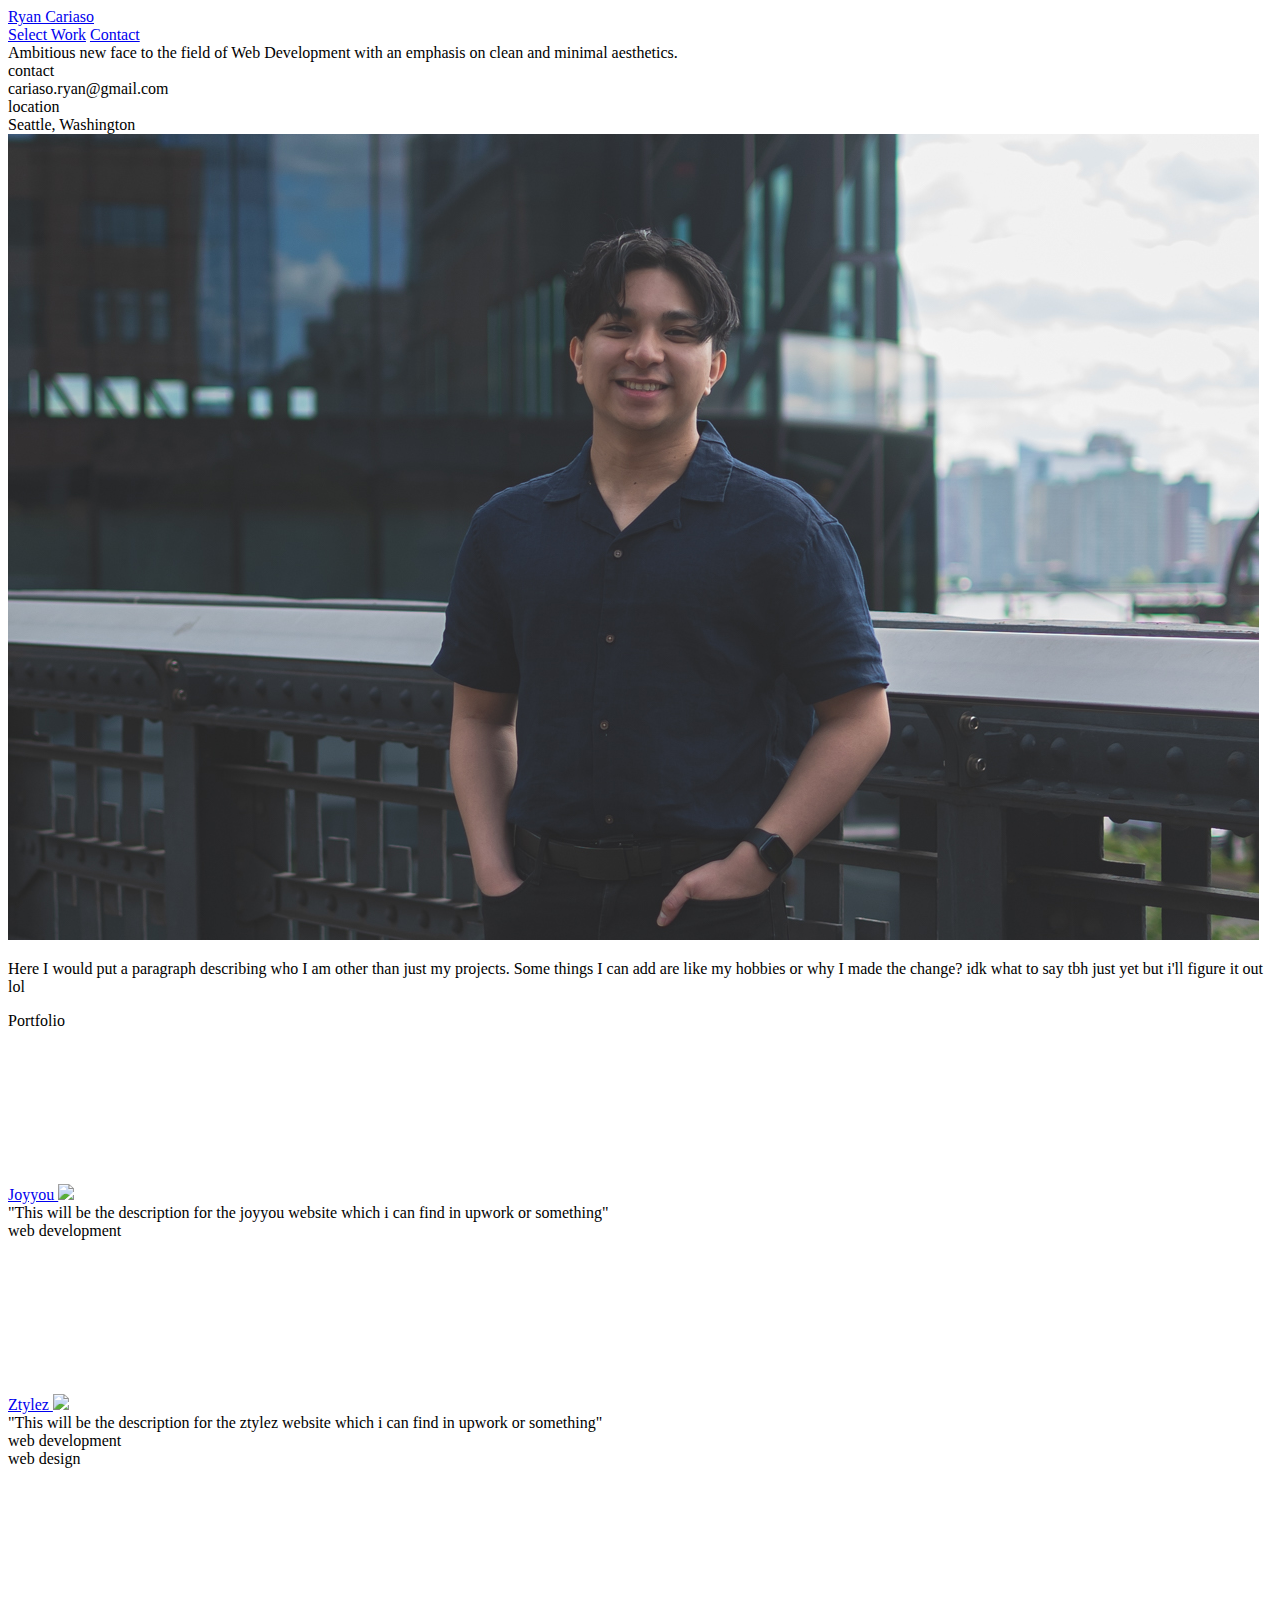
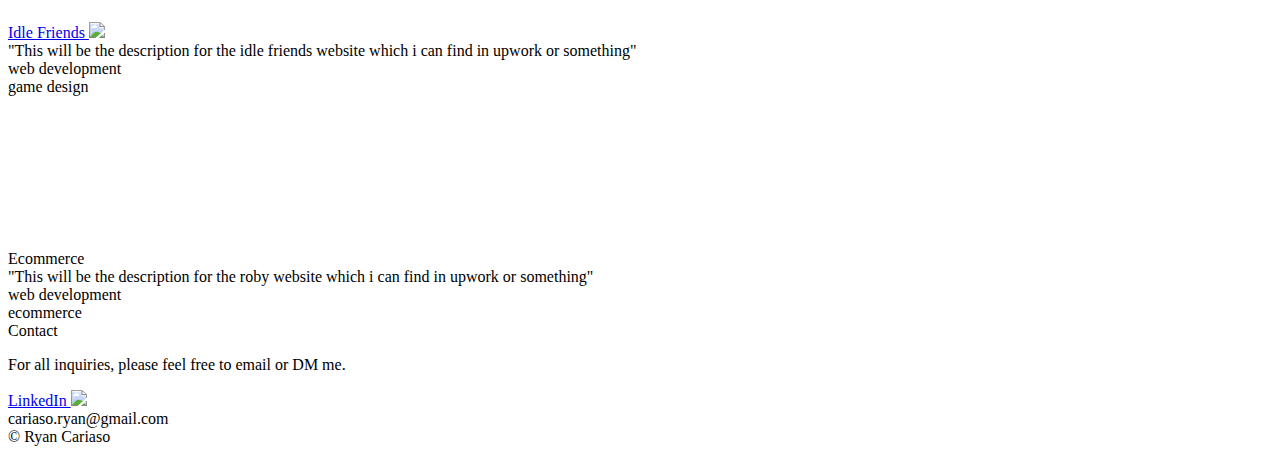
==== commit fd97d757: "update style/index and delete old files" ====
--- a/index.html
+++ b/index.html
@@ -1,188 +1,254 @@
 <!DOCTYPE html>
-
-<html lang="en">
+<html>
   <head>
     <meta charset="UTF-8" />
     <meta name="viewport" content="width=device-width, initial-scale=1.0" />
     <meta http-equiv="X-UA-Compatible" content="ie=edge" />
     <title>Ryan Cariaso</title>
-    <link rel="stylesheet" href="style.css" />
+    <link rel="stylesheet" href="style2.css" />
     <link rel="icon" href="img/ryan.jpg" />
+    <!-- External link icon below -->
+    <a href="https://icons8.com/icon/16139/external-link"></a>
   </head>
 
   <body>
     <div class="page-wrapper">
       <!-- NAV BAR -->
       <section class="section">
-        <div class="container landing">
+        <div class="container nav-margin">
           <nav id="nav" class="nav-wrapper">
             <div class="grid-wrapper flex">
-              <a href="" class="nav-item w--current">Ryan Cariaso</a>
+              <a href="#" class="nav-item nav-logo">Ryan Cariaso</a>
             </div>
             <div class="grid-wrapper flex">
-              <a href="#work" class="nav-item work">Work</a>
-              <a href="#contact" class="nav-item contact">Contact</a>
+              <a href="#select-work" id="select-work-margin" class="nav-item"
+                >Select Work</a
+              >
+              <a href="#contact" class="nav-item">Contact</a>
             </div>
           </nav>
         </div>
-
-        <!-- LANDING PAGE -->
-        <div class="container home">
+        <div class="container hero-margins">
           <div class="hero-text">
             Ambitious new face to the field of Web Development with an emphasis
             on clean and minimal aesthetics.
           </div>
         </div>
-        <div class="container info">
-          <div class="w-layout-grid">
-            <div class="grid-wrapper flex-btm">
+        <div class="container about-margin">
+          <div class="w-layout-grid _2-col-grid">
+            <div id="grid-about" class="grid-wrapper flex-btm">
               <div class="w-layout-grid _2-col-grid max-width">
                 <div class="grid-wrapper">
-                  <div class="divider-line btm-32"></div>
-                  <div class="smallcaps">Contact</div>
+                  <div class="divider-line about-divider"></div>
+                  <div class="smallcaps">contact</div>
                   <div class="email">cariaso.ryan@gmail.com</div>
                 </div>
-
                 <div class="grid-wrapper">
-                  <div class="divider-line btm-32"></div>
-                  <div class="smallcaps">Location</div>
+                  <div class="divider-line about-divider"></div>
+                  <div class="smallcaps">location</div>
                   <div class="location">Seattle, Washington</div>
                 </div>
               </div>
             </div>
-
-            <div class="grid-wrapper flex">
-              <div class="img-wrapper"></div>
+            <div id="grid-img" class="grid-wrapper">
+              <div class="img-wrapper">
+                <img
+                  src="img/linkedin pic - Copy.png"
+                  sizes="(max-width: 29.938rem) 92vw, (max-width: 47.938rem) 95vw, (max-width: 61.938rem) 92vw, 91vw"
+                  alt
+                  class="img"
+                />
+              </div>
+            </div>
+          </div>
+        </div>
+      </section>
+      <section class="section">
+        <div class="container work-padding">
+          <p class="large-paragraph max-width-1200">
+            Here I would put a paragraph describing who I am other than just my
+            projects. Some things I can add are like my hobbies or why I made
+            the change? idk what to say tbh just yet but i'll figure it out lol
+          </p>
+        </div>
+      </section>
+      <section class="section">
+        <main id="select-work" class="container work-title-margin">
+          <div class="section-heading">Portfolio</div>
+          <div class="divider-line work-divider-margin"></div>
+          <div class="flex-wrapper">
+            <div class="row">
+              <div class="column">
+                <div class="project-video">
+                  <video
+                    autoplay
+                    loop
+                    muted
+                    playsinline
+                    data-wf-ignore="true"
+                    data-object-fit="fill"
+                    class="video"
+                  >
+                    <source src="img/vids/joyyou.mov" data-wf-ignore="true" />
+                  </video>
+                </div>
+              </div>
+              <div class="column">
+                <div class="project-info">
+                  <a href="https://joyyou.netlify.app/">
+                    <div class="project-title">
+                      Joyyou
+                      <img
+                        class="external-link"
+                        src="https://img.icons8.com/windows/32/000000/external-link.png"
+                      />
+                    </div>
+                  </a>
+                  <div class="project-description">
+                    "This will be the description for the joyyou website which i
+                    can find in upwork or something"
+                  </div>
+                  <div class="pill project-description">web development</div>
+                </div>
+              </div>
+            </div>
+          </div>
+          <div class="divider-line work-divider-margin"></div>
+          <div class="flex-wrapper">
+            <div class="row">
+              <div class="column">
+                <div class="project-video">
+                  <video
+                    autoplay
+                    loop
+                    muted
+                    playsinline
+                    data-wf-ignore="true"
+                    data-object-fit="fill"
+                    class="video"
+                  >
+                    <source src="img/vids/ztylez.mov" data-wf-ignore="true" />
+                  </video>
+                </div>
+              </div>
+              <div class="column">
+                <div class="project-info">
+                  <a href="https://ztylez.netlify.app/">
+                    <div class="project-title">
+                      Ztylez
+                      <img
+                        class="external-link"
+                        src="https://img.icons8.com/windows/32/000000/external-link.png"
+                      />
+                    </div>
+                  </a>
+                  <div class="project-description">
+                    "This will be the description for the ztylez website which i
+                    can find in upwork or something"
+                  </div>
+                  <div class="pill project-description">web development</div>
+                  <div class="pill1 project-description">web design</div>
+                </div>
+              </div>
+            </div>
+          </div>
+          <div class="divider-line work-divider-margin"></div>
+          <div class="flex-wrapper">
+            <div class="row">
+              <div class="column">
+                <div class="project-video">
+                  <video
+                    autoplay
+                    loop
+                    muted
+                    playsinline
+                    data-wf-ignore="true"
+                    data-object-fit="fill"
+                    class="video"
+                  >
+                    <source
+                      src="img/vids/idle friends.mov"
+                      data-wf-ignore="true"
+                    />
+                  </video>
+                </div>
+              </div>
+              <div class="column">
+                <div class="project-info">
+                  <a href="https://valo-friends-clicker.netlify.app/">
+                    <div class="project-title">
+                      Idle Friends
+                      <img
+                        class="external-link"
+                        src="https://img.icons8.com/windows/32/000000/external-link.png"
+                      />
+                    </div>
+                  </a>
+                  <div class="project-description">
+                    "This will be the description for the idle friends website
+                    which i can find in upwork or something"
+                  </div>
+                  <div class="pill project-description">web development</div>
+                  <div class="pill1 project-description">game design</div>
+                </div>
+              </div>
+            </div>
+          </div>
+          <div class="divider-line work-divider-margin"></div>
+          <div class="flex-wrapper">
+            <div class="row">
+              <div class="column">
+                <div class="project-video">
+                  <video
+                    autoplay
+                    loop
+                    muted
+                    playsinline
+                    data-wf-ignore="true"
+                    data-object-fit="fill"
+                    class="video"
+                  >
+                    <source
+                      src="img/vids/ecommerce.mov"
+                      data-wf-ignore="true"
+                    />
+                  </video>
+                </div>
+              </div>
+              <div class="column">
+                <div class="project-info">
+                  <div class="project-title">Ecommerce</div>
+                  <div class="project-description">
+                    "This will be the description for the roby website which i
+                    can find in upwork or something"
+                  </div>
+                  <div class="pill project-description">web development</div>
+                  <div class="pill1 project-description">ecommerce</div>
+                </div>
+              </div>
+            </div>
+          </div>
+        </main>
+      </section>
+      <section class="section">
+        <div id="contact" class="contact">
+          <div class="section-heading contact-header">Contact</div>
+          <p class="contact-paragraph">
+            For all inquiries, please feel free to email or DM me.
+          </p>
+          <div class="contact-options">
+            <a
+              href="https://www.linkedin.com/in/ryancariaso/"
+              class="contact-link"
+              >LinkedIn
               <img
-                src="img/linkedin pic - Copy.png"
-                alt="personal image"
-                class="img"
-              />
-            </div>
-          </div>
-        </div>
-      </section>
-
-      <!-- WORK SECTION -->
-      <section class="section">
-        <main class="container work">
-          <div class="section-heading">Work</div>
-          <div class="w-layout-grid work-grid">
-            <div id="w-node-1" class="divider-line btm-64"></div>
-            <div id="gridcomp" class="grid-wrapper work">
-              <div class="project-content w-show-er">
-                <div class="w-mask">
-                  <div class="slide w-show">
-                    <div class="content-wrapper">
-                      <div class="video w-background-video w-background-video-atom">
-                        <video autoplay loop muted playsinline data-wf-ignore="true" data-object-fit="cover">
-                          <source src="img/vids/joyyou.mov" data-wf-ignore="true"> 
-                        </video>
-                      </div>
-                  </div>
-                </div>
-                </div>
-              </div>
-            </div>
-            <div id="w-node-2" class="grid-wrapper desc flex-vertical">
-              <a
-                href="https://joyyou.netlify.app/"
-                class="site-link w-inline-block"
-              >
-                <div class="project-name">joyyou</div>
-                <div class="link-out-circle">
-                  <img
-                    src="https://assets.website-files.com/5a16e93245a0eb000185bb83/5e77cb361ede368e62ba6cc7_link-out-arrow.png"
-                    alt=""
-                    class="link-out-arrow"
-                  />
-                  <img
-                    src="https://assets.website-files.com/5a16e93245a0eb000185bb83/5e77cb361ede368e62ba6cc7_link-out-arrow.png"
-                    alt=""
-                    class="link-out-arrow-2"
-                  />
-                </div>
-              </a>
-              <p class="small-paragraph max-width btm-96">
-                joyyou is a personal brand website to promote
-              </p>
-              <div class="flex-wrapper">
-                <div class="smallcaps pill">web development</div>
-              </div>
-            </div>
-          </div>
-
-          <div class="work-layout-grid">
-            <div class="divider-line"></div>
-            <div class="grid-wrapper work"></div>
-            <div class="grid-wrapper desc">
-              <a href="https://ztylezdraft.netlify.app/" class="site-link">
-                <div class="project-name">Ztylez</div>
-              </a>
-              <p class="small-paragraph">
-                Ztylez Studio is an inclusive space where ALL people can
-                intereact freely and organically.
-              </p>
-              <div class="flex-wrapper">
-                <div class="smallcaps pill">WEB DEVELOPMENT</div>
-                <div class="smallcaps pill">WEB DESIGN</div>
-              </div>
-            </div>
-          </div>
-
-          <div class="work-layout-grid">
-            <div class="divider-line"></div>
-            <div class="grid-wrapper work"></div>
-            <div class="grid-wrapper desc">
-              <a href="" class="site-link">
-                <div class="project-name">Roby</div>
-              </a>
-              <p class="small-paragraph">Ecommerce site</p>
-              <div class="flex-wrapper">
-                <div class="smallcaps pill">WEB DEVELOPMENT</div>
-                <div class="smallcaps pill">ECOMMERCE</div>
-              </div>
-            </div>
-          </div>
-
-          <div class="work-layout-grid">
-            <div class="divider-line"></div>
-            <div class="grid-wrapper work"></div>
-            <div class="grid-wrapper desc">
-              <a
-                href="https://valo-friends-clicker.netlify.app"
-                class="site-link"
-              >
-                <div class="project-name">Idle Friends</div>
-              </a>
-              <p class="small-paragraph">
-                Idle clicker game inspired by Riot Game's Valorant and my own
-                friends
-              </p>
-              <div class="flex-wrapper">
-                <div class="smallcaps pill">WEB DEVELOPMENT</div>
-                <div class="smallcaps pill">GAME DESIGN</div>
-              </div>
-            </div>
-          </div>
-        </main>
-      </section>
-
-      <!-- CONTACT SECTION -->
-      <section class="section-contact">
-        <div class="container contact">
-          <div class="section-heading">Contact</div>
-          <p class="medium-paragraph">
-            "For all inquiries, please feel free to email or DM me."
-          </p>
-          <div class="contact-wrapper">
-            <a href="#">cariaso.ryan@gmail.com</a>
-          </div>
-          <div class="contact-wrapper">
-            <a href="https://www.linkedin.com/in/ryancariaso/">LinkedIn</a>
-          </div>
-
-          <!-- FOOTER SECTION -->
+                class="external-link"
+                src="https://img.icons8.com/windows/32/000000/external-link.png"
+            /></a>
+            <div id="contact-email" class="contact-link">
+              cariaso.ryan@gmail.com
+            </div>
+          </div>
           <footer class="footer">
             <div class="divider-line-footer"></div>
             <div class="footer-text">© Ryan Cariaso</div>
@@ -190,7 +256,5 @@
         </div>
       </section>
     </div>
-
-    <script src="script.js"></script>
   </body>
 </html>
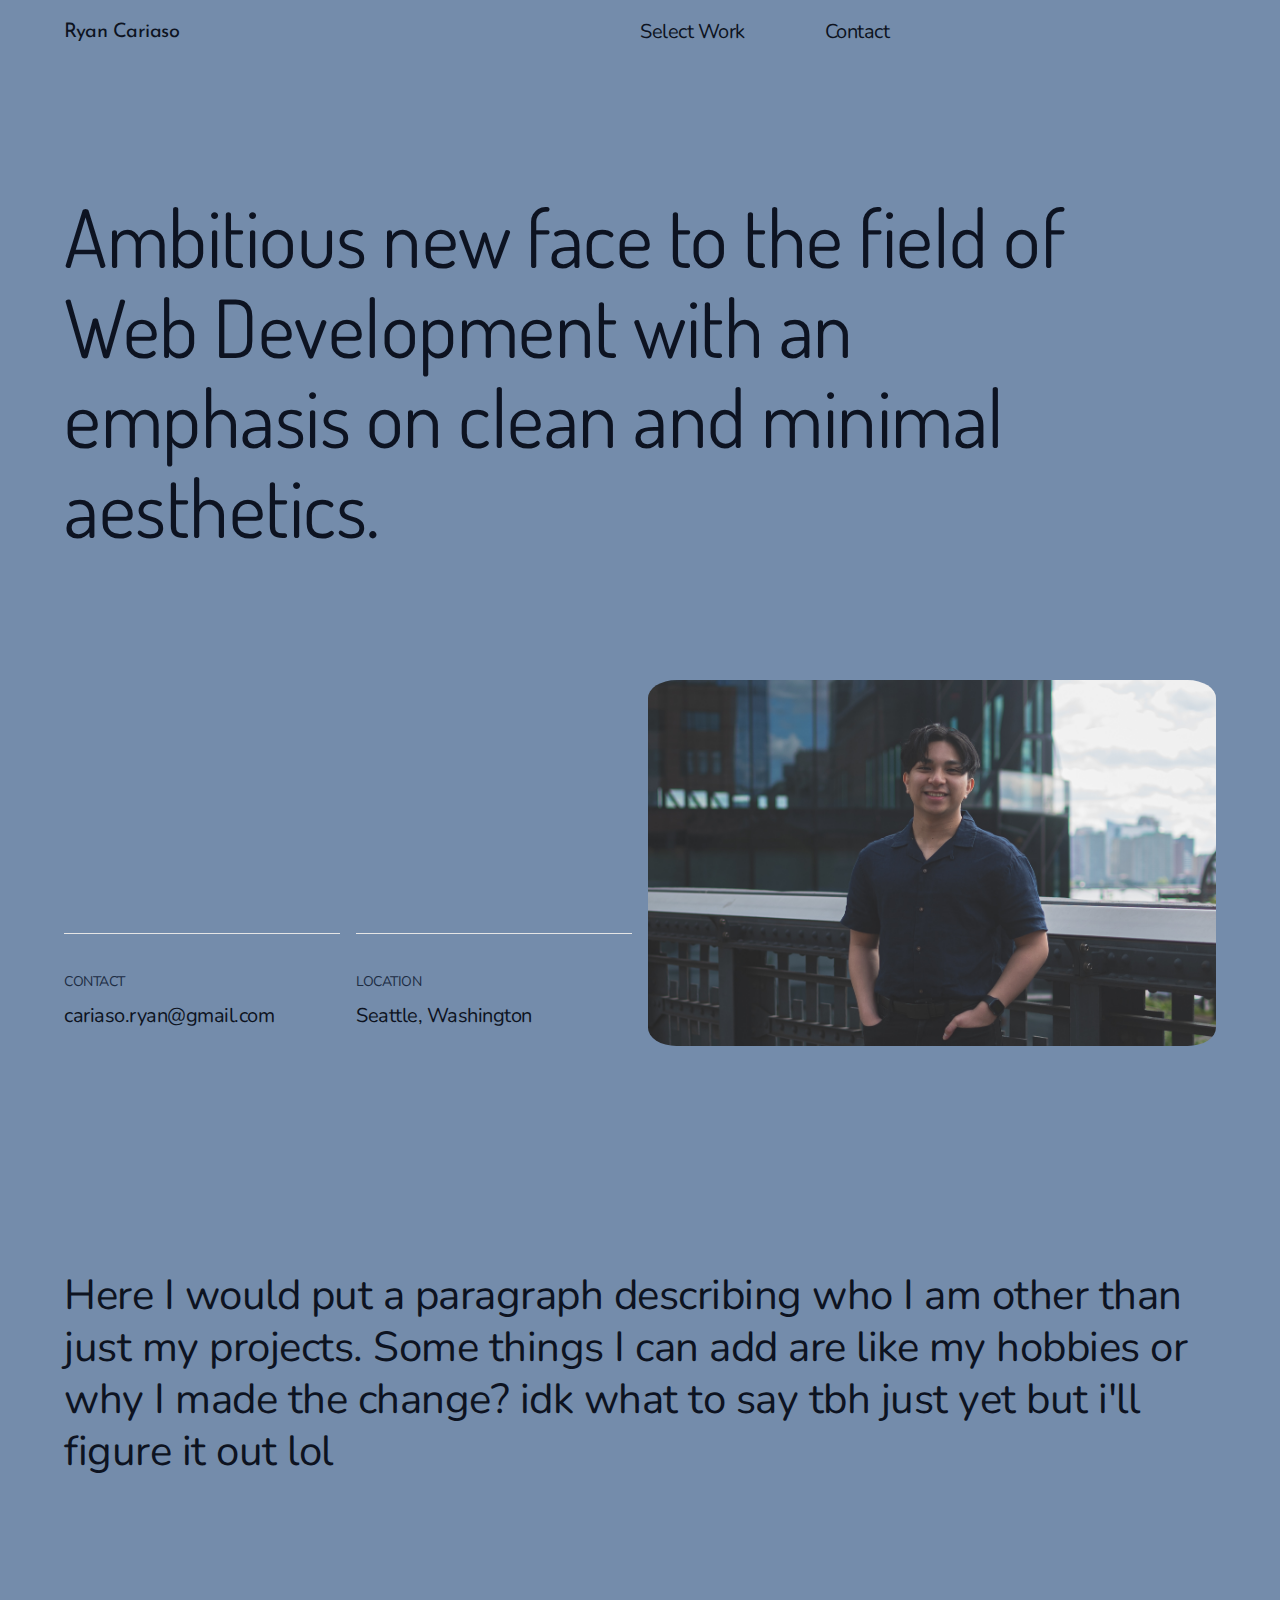
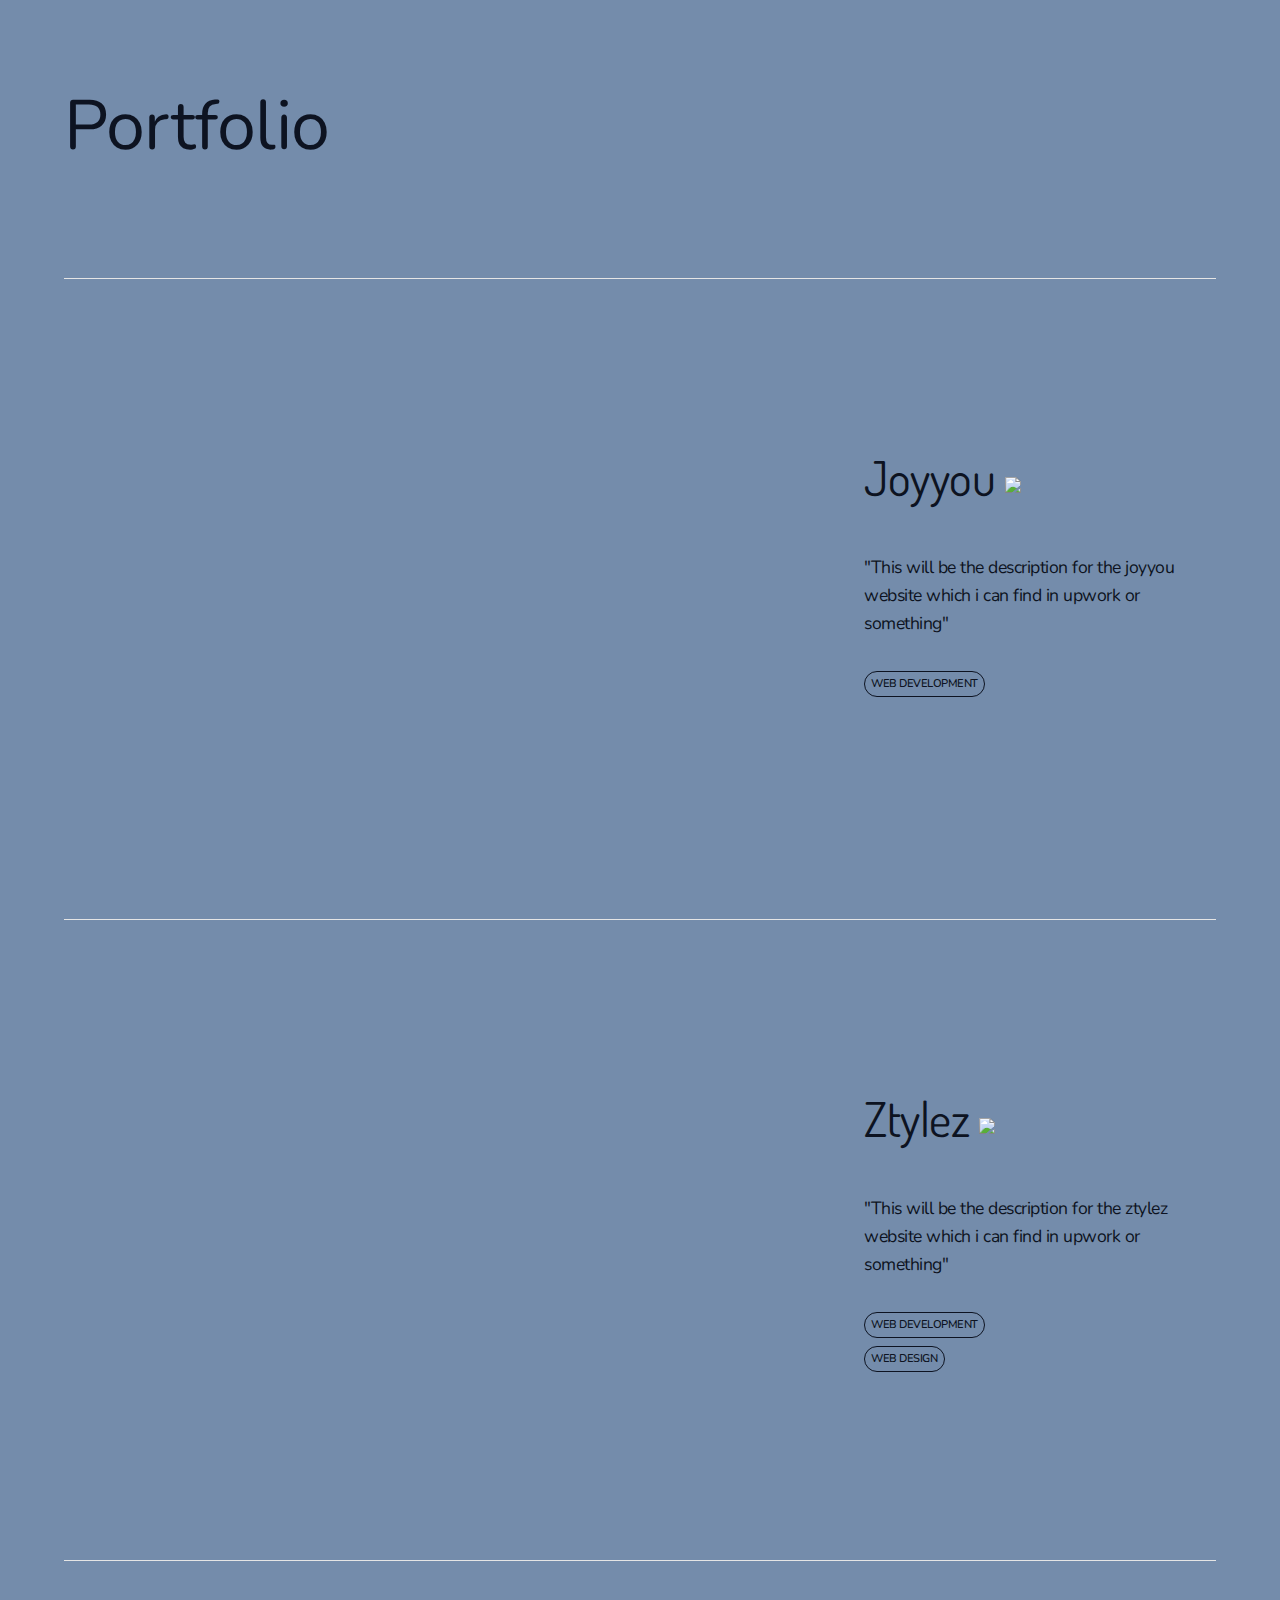
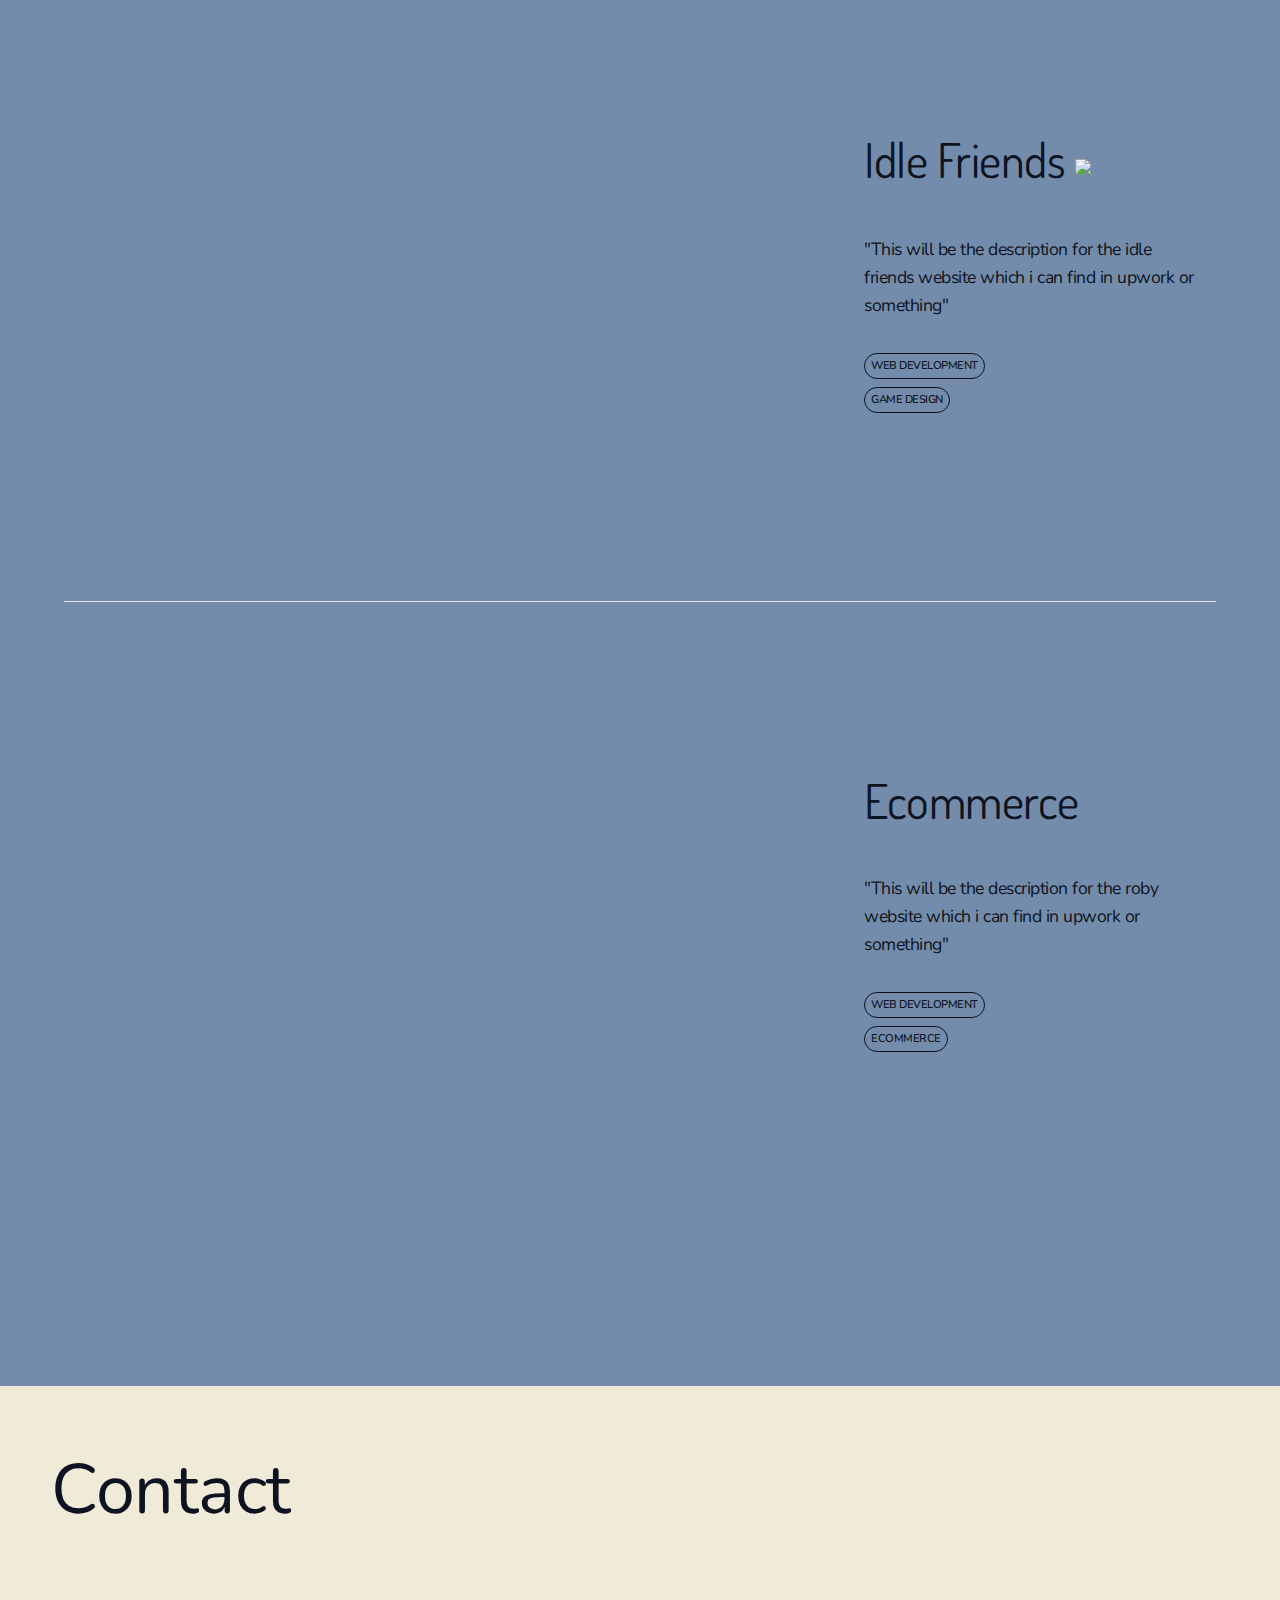
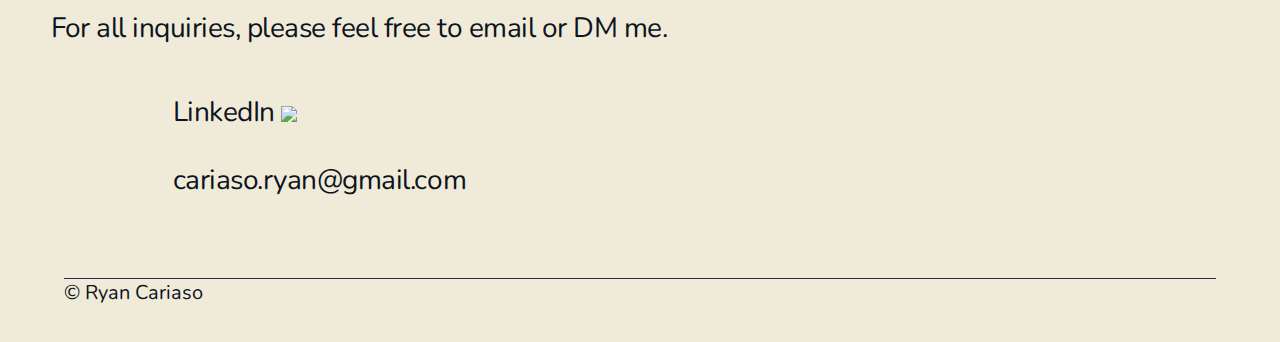
==== commit 5b2554f5: "update to index and style" ====
--- a/index.html
+++ b/index.html
@@ -5,7 +5,7 @@
     <meta name="viewport" content="width=device-width, initial-scale=1.0" />
     <meta http-equiv="X-UA-Compatible" content="ie=edge" />
     <title>Ryan Cariaso</title>
-    <link rel="stylesheet" href="style2.css" />
+    <link rel="stylesheet" href="style.css" />
     <link rel="icon" href="img/ryan.jpg" />
     <!-- External link icon below -->
     <a href="https://icons8.com/icon/16139/external-link"></a>
@@ -108,7 +108,9 @@
                     "This will be the description for the joyyou website which i
                     can find in upwork or something"
                   </div>
-                  <div class="pill project-description">web development</div>
+                  <div id="onlypill" class="pill project-description">
+                    web development
+                  </div>
                 </div>
               </div>
             </div>
--- a/style.css
+++ b/style.css
@@ -0,0 +1,481 @@
+@import url("https://fonts.googleapis.com/css2?family=Dosis&family=Nunito&display=swap");
+@import url("https://fonts.googleapis.com/css2?family=Josefin+Sans:ital@1&display=swap");
+
+html {
+  scroll-behavior: smooth;
+}
+
+* {
+  box-sizing: border-box;
+}
+
+body {
+  margin: 0;
+  display: block;
+  background-color: #748cab;
+  font-family: "Nunito", sans-serif;
+  color: #0d1321;
+  font-size: 1.25rem;
+  line-height: 1.75rem;
+  font-weight: 400;
+  letter-spacing: -0.031rem;
+}
+
+main,
+nav,
+section {
+  display: block;
+}
+
+/* NAV BAR STYLING */
+
+.nav-margin,
+.hero-margins {
+  margin-bottom: 8rem;
+}
+
+.container {
+  position: relative;
+  max-width: 90rem;
+  margin-right: auto;
+  margin-left: auto;
+  padding-right: 4rem;
+  padding-left: 4rem;
+}
+
+.nav-wrapper {
+  display: grid;
+  height: 4rem;
+  grid-auto-columns: 1fr;
+  row-gap: 0rem;
+  column-gap: 0rem;
+  grid-template-columns: 1fr 1fr;
+  grid-template-rows: auto;
+}
+
+.grid-wrapper.flex {
+  display: flex;
+}
+
+.grid-wrapper {
+  height: 100%;
+  -webkit-box-align: center;
+  align-items: center;
+}
+
+.nav-item {
+  color: #0d1321;
+  text-decoration: none;
+  cursor: pointer;
+}
+
+a {
+  background-color: transparent;
+  text-decoration: none;
+  color: #0d1321;
+}
+
+.nav-logo {
+  font-family: "Josefin Sans", sans-serif;
+}
+
+#select-work-margin {
+  margin-right: 5rem;
+}
+
+.hero-text {
+  max-width: 90%;
+  font-family: "Dosis", sans-serif;
+  font-size: 5rem;
+  line-height: 5.625rem;
+}
+
+.container.about-margin {
+  padding-bottom: 5rem;
+}
+
+/* ABOUT ME SECTION */
+
+._2-col-grid {
+  column-gap: 2rem;
+  row-gap: 0rem;
+  grid-template-rows: auto;
+}
+
+.w-layout-grid {
+  display: grid;
+  grid-auto-columns: 1fr;
+  grid-template-columns: 1fr 1fr;
+  grid-template-rows: auto auto;
+  row-gap: 1rem;
+  column-gap: 1rem;
+}
+
+#grid-about {
+  grid-row: span 1;
+  grid-row-start: span 1;
+  grid-row-end: span 1;
+  grid-column: span 1;
+  grid-column-start: span 1;
+  grid-column-end: span 1;
+}
+
+.grid-wrapper.flex-btm {
+  display: flex;
+  -webkit-box-align: end;
+  align-items: flex-end;
+}
+
+._2-col-grid.max-width {
+  width: 100%;
+}
+
+.divider-line {
+  width: 100%;
+  border-bottom: 0.063rem solid #e5e5e5;
+}
+
+.about-divider {
+  margin-bottom: 2rem;
+}
+
+.smallcaps {
+  font-variant: small-caps;
+  margin-bottom: 0.5rem;
+  color: #1d2d44;
+}
+
+.email,
+.location {
+  display: inline-block;
+}
+
+.img-wrapper {
+  position: relative;
+  overflow: hidden;
+}
+
+.img {
+  display: block;
+  width: 100%;
+  border-radius: 5%;
+}
+
+img {
+  border: 0;
+  vertical-align: middle;
+  display: inline-block;
+  max-width: 100%;
+}
+
+/* SELECT WORK */
+
+footer,
+header,
+main,
+menu,
+nav,
+section {
+  display: block;
+}
+
+.container.work-padding {
+  padding-top: 8rem;
+  padding-bottom: 8rem;
+}
+
+p {
+  margin-top: 0;
+  margin-bottom: 0;
+  font-family: "Nunito", sans-serif;
+  font-size: 1.25rem;
+  line-height: 1.75rem;
+  font-weight: 400;
+}
+
+.large-paragraph {
+  font-size: 2.624rem;
+  line-height: 3.25rem;
+}
+
+.container.work-title-margin {
+  padding-top: 5rem;
+  padding-bottom: 5rem;
+}
+
+.section-heading {
+  margin-bottom: 7rem;
+  font-size: 4.375rem;
+  line-height: 5rem;
+}
+
+.flex-wrapper {
+  margin: 1rem;
+}
+
+.row {
+  display: flex;
+  flex-direction: row;
+  flex-wrap: wrap;
+  width: 100%;
+  align-content: center;
+}
+
+.column {
+  display: flex;
+  flex-direction: column;
+  flex-basis: 100%;
+  flex: 1;
+}
+
+.project-video {
+  width: 45rem;
+  height: 30rem;
+  margin-top: 4rem;
+  margin-bottom: 4rem;
+  margin-right: 2rem;
+  margin-left: 2rem;
+}
+
+video {
+  width: 100%;
+  height: 100%;
+  margin-top: auto;
+  margin-bottom: auto;
+}
+
+.project-info {
+  height: 100%;
+  width: 100%;
+  margin-top: 30%;
+}
+
+.project-title {
+  margin-bottom: 18%;
+  margin-left: 10%;
+  font-family: "Dosis", sans-serif;
+  font-size: 5rem;
+  cursor: pointer;
+}
+
+.external-link {
+  display: inline-block;
+}
+
+.project-description {
+  margin-left: 10%;
+  font-size: 1.4rem;
+}
+
+.pill {
+  display: flex;
+  flex-wrap: wrap;
+  padding: 0.4rem 0.4rem 0.4rem;
+  border: 0.063rem solid #0d1321;
+  border-radius: 2rem;
+  line-height: 100%;
+  width: fit-content;
+  text-transform: uppercase;
+  font-size: 0.9rem;
+  font-weight: 550;
+  color: #0d1321;
+  margin-top: 10%;
+}
+
+.pill1 {
+  display: flex;
+  margin-top: 0.5rem;
+  padding: 0.4rem 0.4rem 0.4rem;
+  border: 0.063rem solid #0d1321;
+  border-radius: 2rem;
+  line-height: 100%;
+  width: fit-content;
+  text-transform: uppercase;
+  font-size: 0.9rem;
+  font-weight: 550;
+  color: #0d1321;
+}
+
+/* CONTACT SECTION */
+
+.contact {
+  background-color: #f0ebd8;
+  margin-top: 5%;
+}
+
+.section-heading.contact-header {
+  margin-left: 4%;
+  padding-top: 5%;
+  margin-bottom: 5rem;
+}
+
+.contact-paragraph {
+  font-size: 1.75rem;
+  line-height: 2.25rem;
+  margin-bottom: 3rem;
+  margin-left: 4%;
+}
+
+.contact-options {
+  margin-left: 7%;
+  font-size: 1.75rem;
+  line-height: 2.25rem;
+  margin-bottom: 5rem;
+}
+
+.contact-link {
+  color: #0d1321;
+  margin-left: 7%;
+  cursor: pointer;
+}
+
+#contact-email {
+  margin-top: 2rem;
+}
+
+/* FOOTER */
+
+.footer {
+  position: relative;
+  left: 0;
+  top: auto;
+  right: 0;
+  bottom: 0;
+  height: 4rem;
+  margin-right: auto;
+  margin-left: auto;
+  padding-right: 4rem;
+  padding-left: 4rem;
+  align-items: center;
+}
+
+.divider-line-footer {
+  position: relative;
+  left: 0;
+  top: 0;
+  right: 0;
+  bottom: auto;
+  display: flex;
+  width: 100%;
+  margin-right: auto;
+  margin-left: auto;
+  align-items: center;
+  border-bottom: 0.063rem solid #1d2d44;
+}
+
+.footer-text {
+  margin-bottom: 0.25rem;
+  letter-spacing: 0;
+}
+
+/* MEDIA QUERIES  */
+
+@media screen and (max-width: 1389px) {
+  .project-title {
+    font-size: 4rem;
+    margin-left: 2%;
+  }
+
+  .project-description {
+    font-size: 1.2rem;
+    margin-left: 2%;
+  }
+
+  .pill,
+  .pill1 {
+    font-size: 0.8rem;
+  }
+
+  .project-info {
+    margin-top: 40%;
+  }
+
+  video {
+    width: 90%;
+  }
+}
+
+@media screen and (max-width: 1307px) {
+  .project-title {
+    font-size: 3rem;
+    margin-left: 0;
+  }
+
+  .project-description {
+    font-size: 1.1rem;
+    margin-left: 0;
+  }
+
+  .pill,
+  .pill1 {
+    font-size: 0.7rem;
+  }
+
+  .project-info {
+    margin-top: 50%;
+  }
+}
+
+@media screen and (max-width: 1136px) {
+  .container {
+    padding: 1rem;
+  }
+
+  .flex-wrapper,
+  .row {
+    margin-left: 0;
+    margin-right: 0;
+  }
+
+  .section-heading {
+    margin-bottom: 3.5rem;
+  }
+
+  .column {
+    width: 100%;
+    left: auto;
+    right: auto;
+    flex-direction: unset;
+    flex: none;
+    justify-content: center;
+  }
+
+  .project-video {
+    margin: 4% 0 0 0;
+    width: 100%;
+    height: 100%;
+  }
+
+  video {
+    width: 100%;
+  }
+
+  .project-info {
+    margin: 0;
+  }
+
+  .project-title {
+    font-size: 4rem;
+    margin-top: 3rem;
+    margin-bottom: 2%;
+  }
+
+  .project-description {
+    margin-top: 2rem;
+    font-size: 1.5rem;
+  }
+
+  .pill.project-description {
+    font-size: 0.8rem;
+    margin: 4rem 0 0.5rem 0;
+  }
+
+  .pill1.project-description {
+    font-size: 0.8rem;
+    margin: 0 0 2rem 0;
+  }
+
+  #onlypill {
+    margin-bottom: 2rem;
+  }
+}
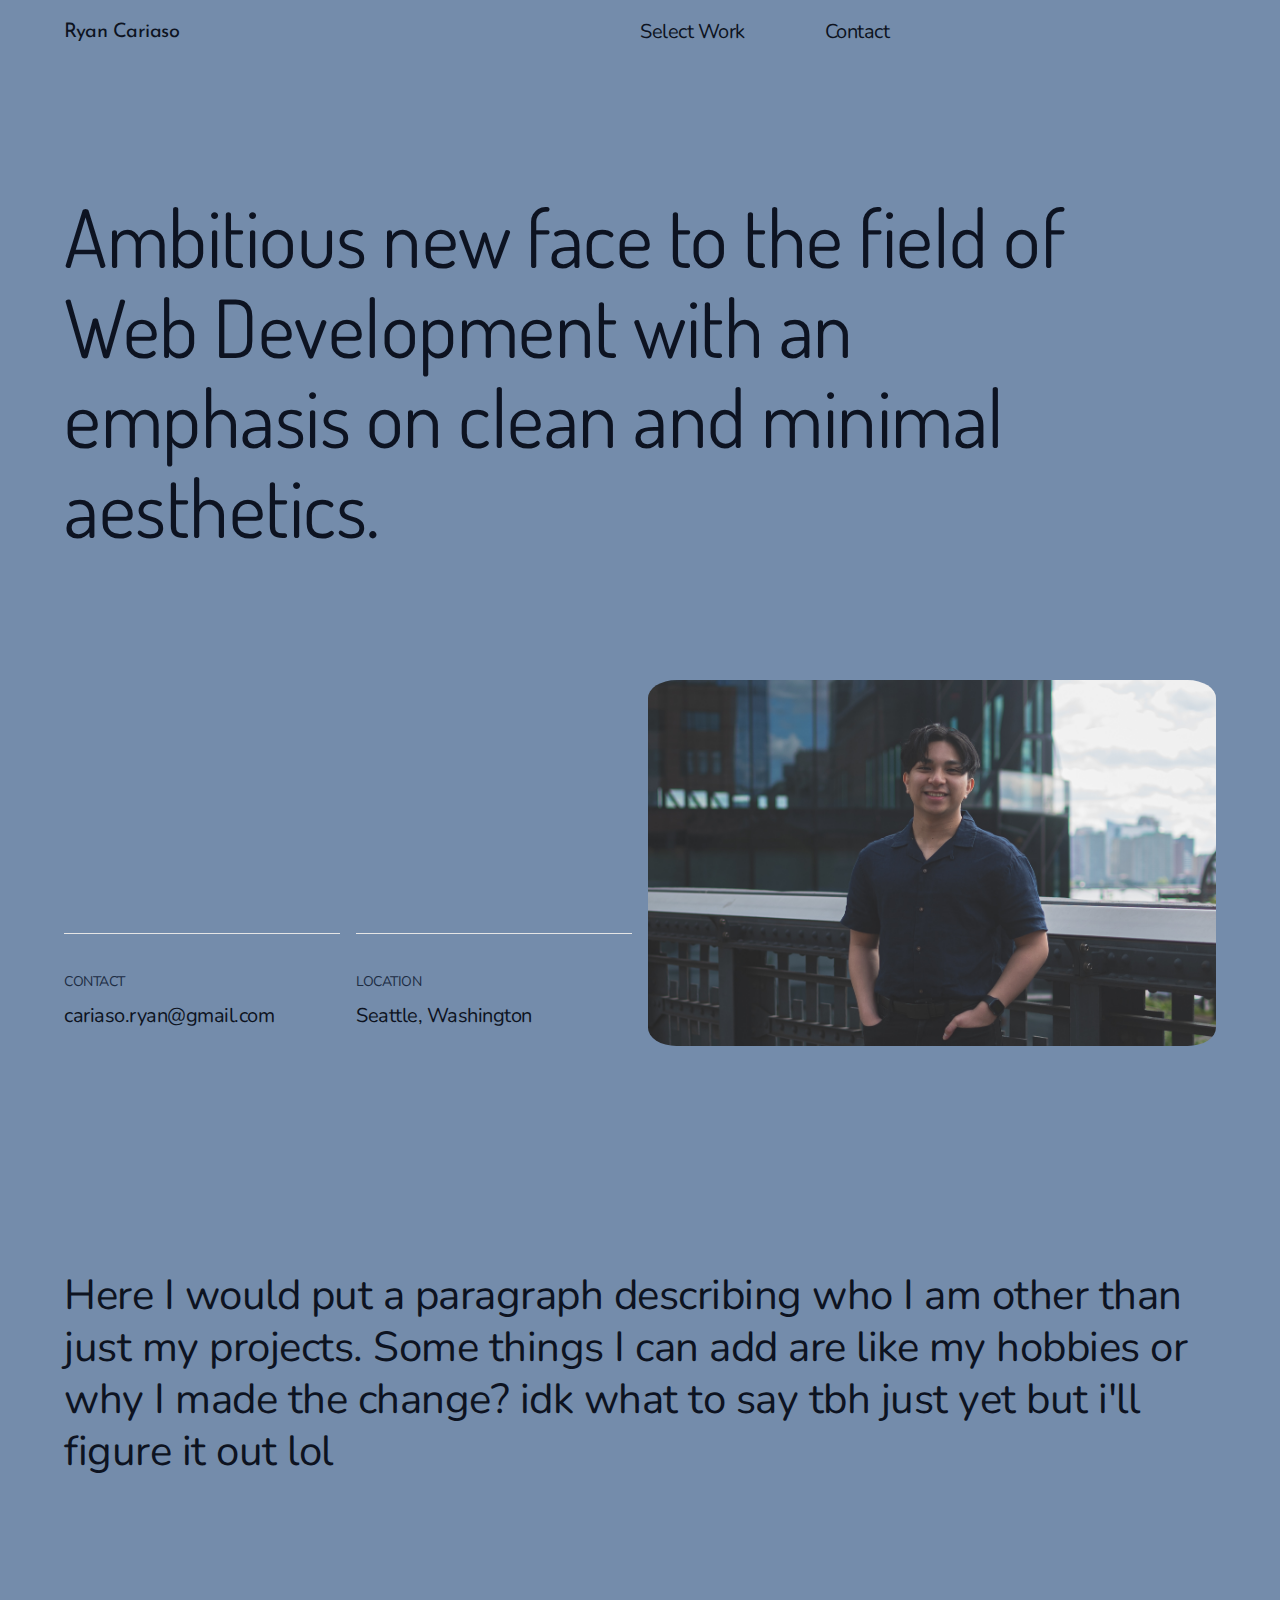
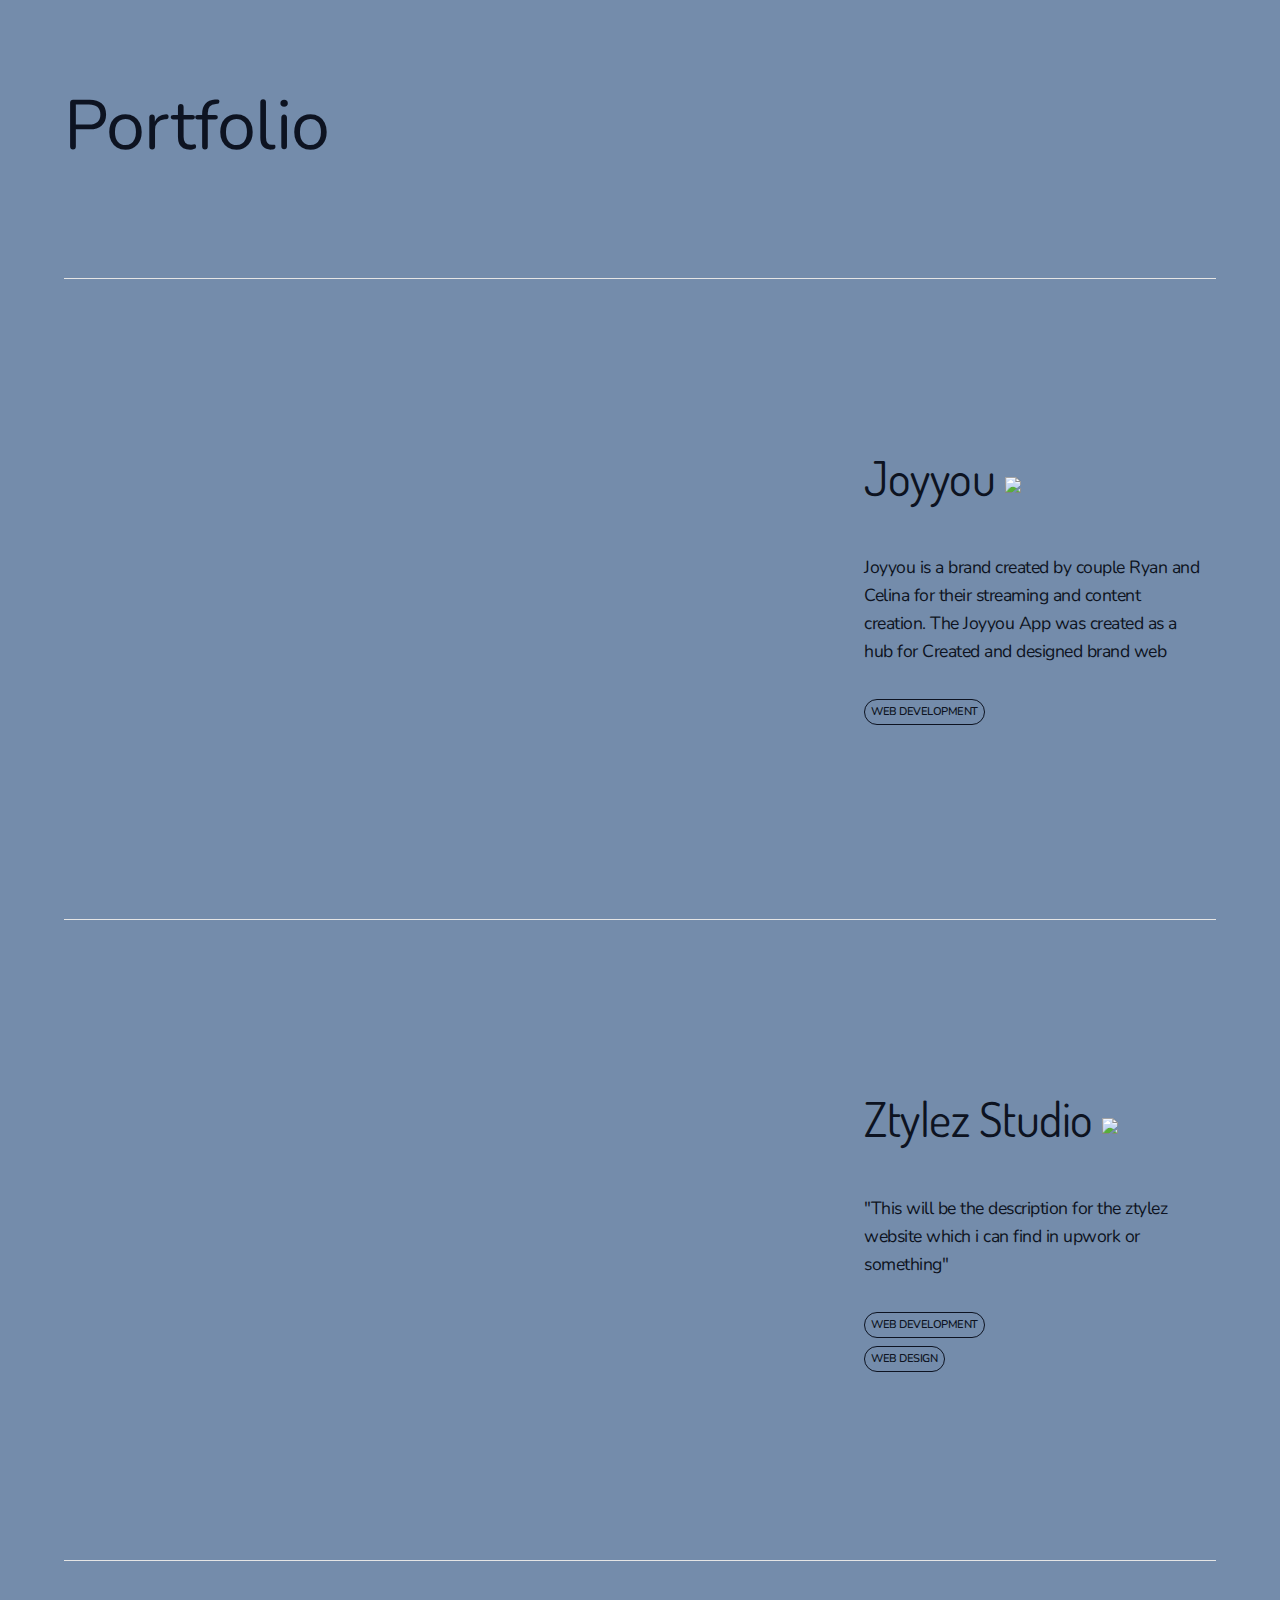
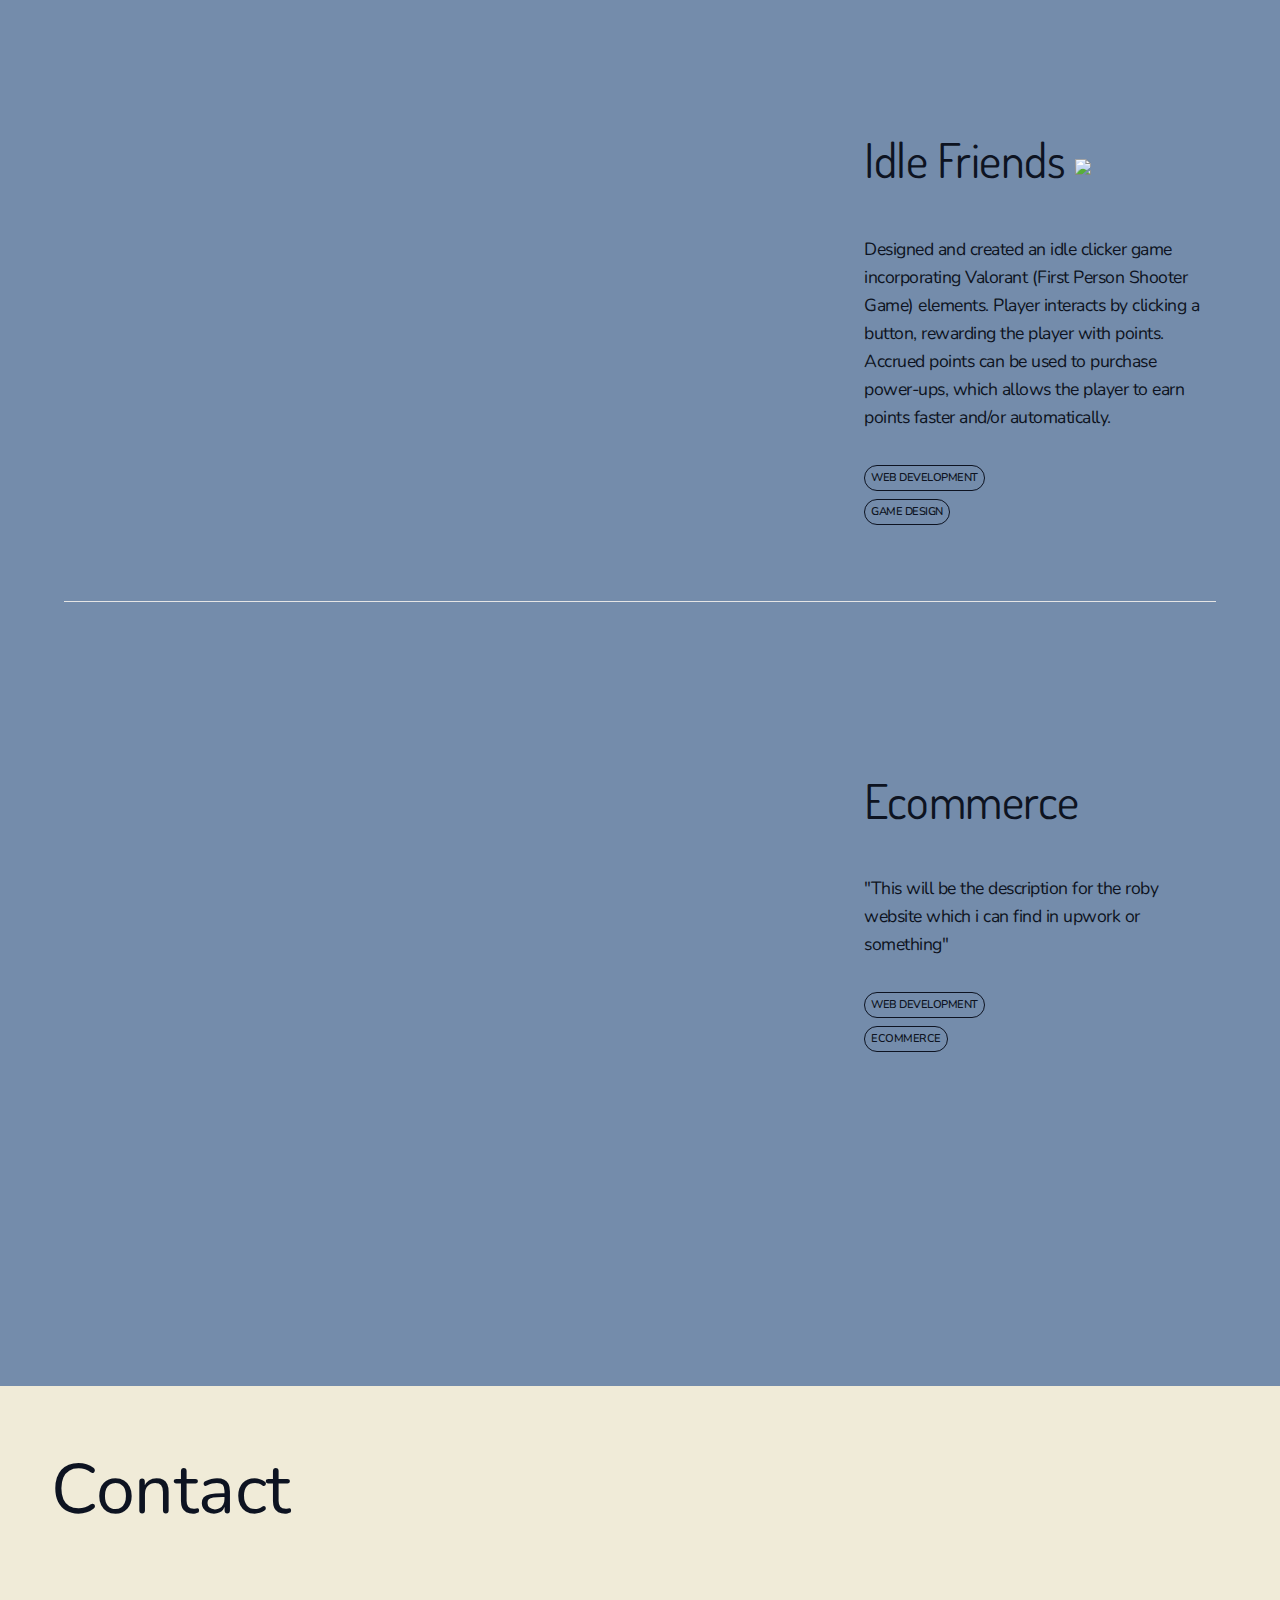
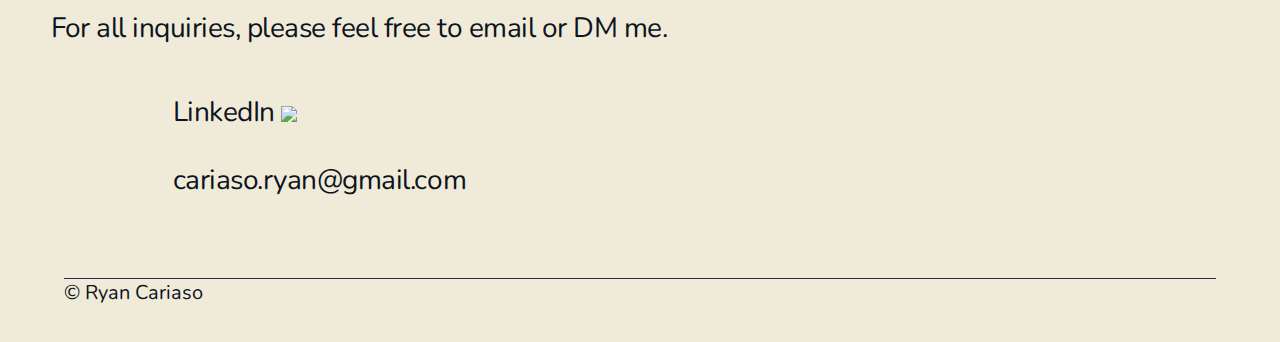
==== commit ad3ba4aa: "update to index and style" ====
--- a/index.html
+++ b/index.html
@@ -105,8 +105,9 @@
                     </div>
                   </a>
                   <div class="project-description">
-                    "This will be the description for the joyyou website which i
-                    can find in upwork or something"
+                    Joyyou is a brand created by couple Ryan and Celina for
+                    their streaming and content creation. The Joyyou App was
+                    created as a hub for Created and designed brand web
                   </div>
                   <div id="onlypill" class="pill project-description">
                     web development
@@ -137,7 +138,7 @@
                 <div class="project-info">
                   <a href="https://ztylez.netlify.app/">
                     <div class="project-title">
-                      Ztylez
+                      Ztylez Studio
                       <img
                         class="external-link"
                         src="https://img.icons8.com/windows/32/000000/external-link.png"
@@ -187,8 +188,12 @@
                     </div>
                   </a>
                   <div class="project-description">
-                    "This will be the description for the idle friends website
-                    which i can find in upwork or something"
+                    Designed and created an idle clicker game incorporating
+                    Valorant (First Person Shooter Game) elements. Player
+                    interacts by clicking a button, rewarding the player with
+                    points. Accrued points can be used to purchase power-ups,
+                    which allows the player to earn points faster and/or
+                    automatically.
                   </div>
                   <div class="pill project-description">web development</div>
                   <div class="pill1 project-description">game design</div>
--- a/style.css
+++ b/style.css
@@ -461,8 +461,9 @@
   }
 
   .project-description {
-    margin-top: 2rem;
-    font-size: 1.5rem;
+    margin-top: 3rem;
+    font-size: 1.4rem;
+    font-weight: 300;
   }
 
   .pill.project-description {
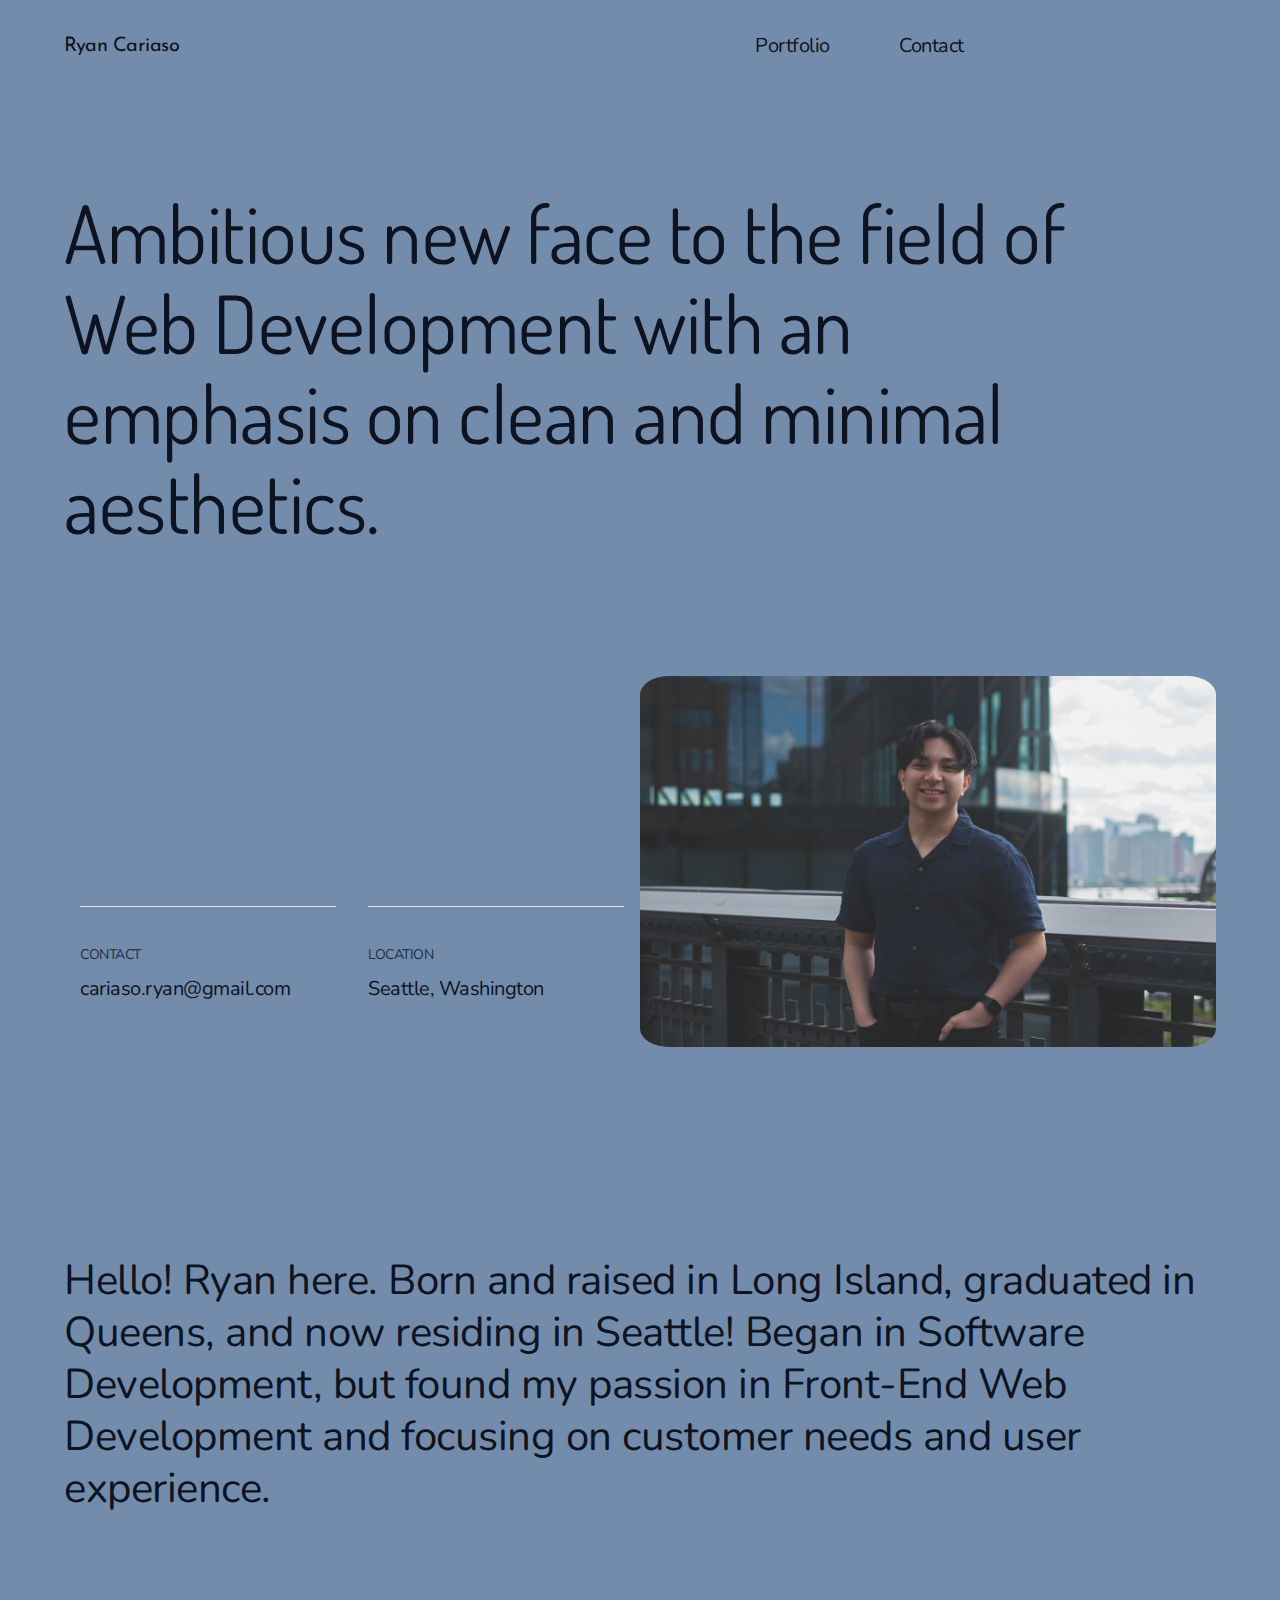
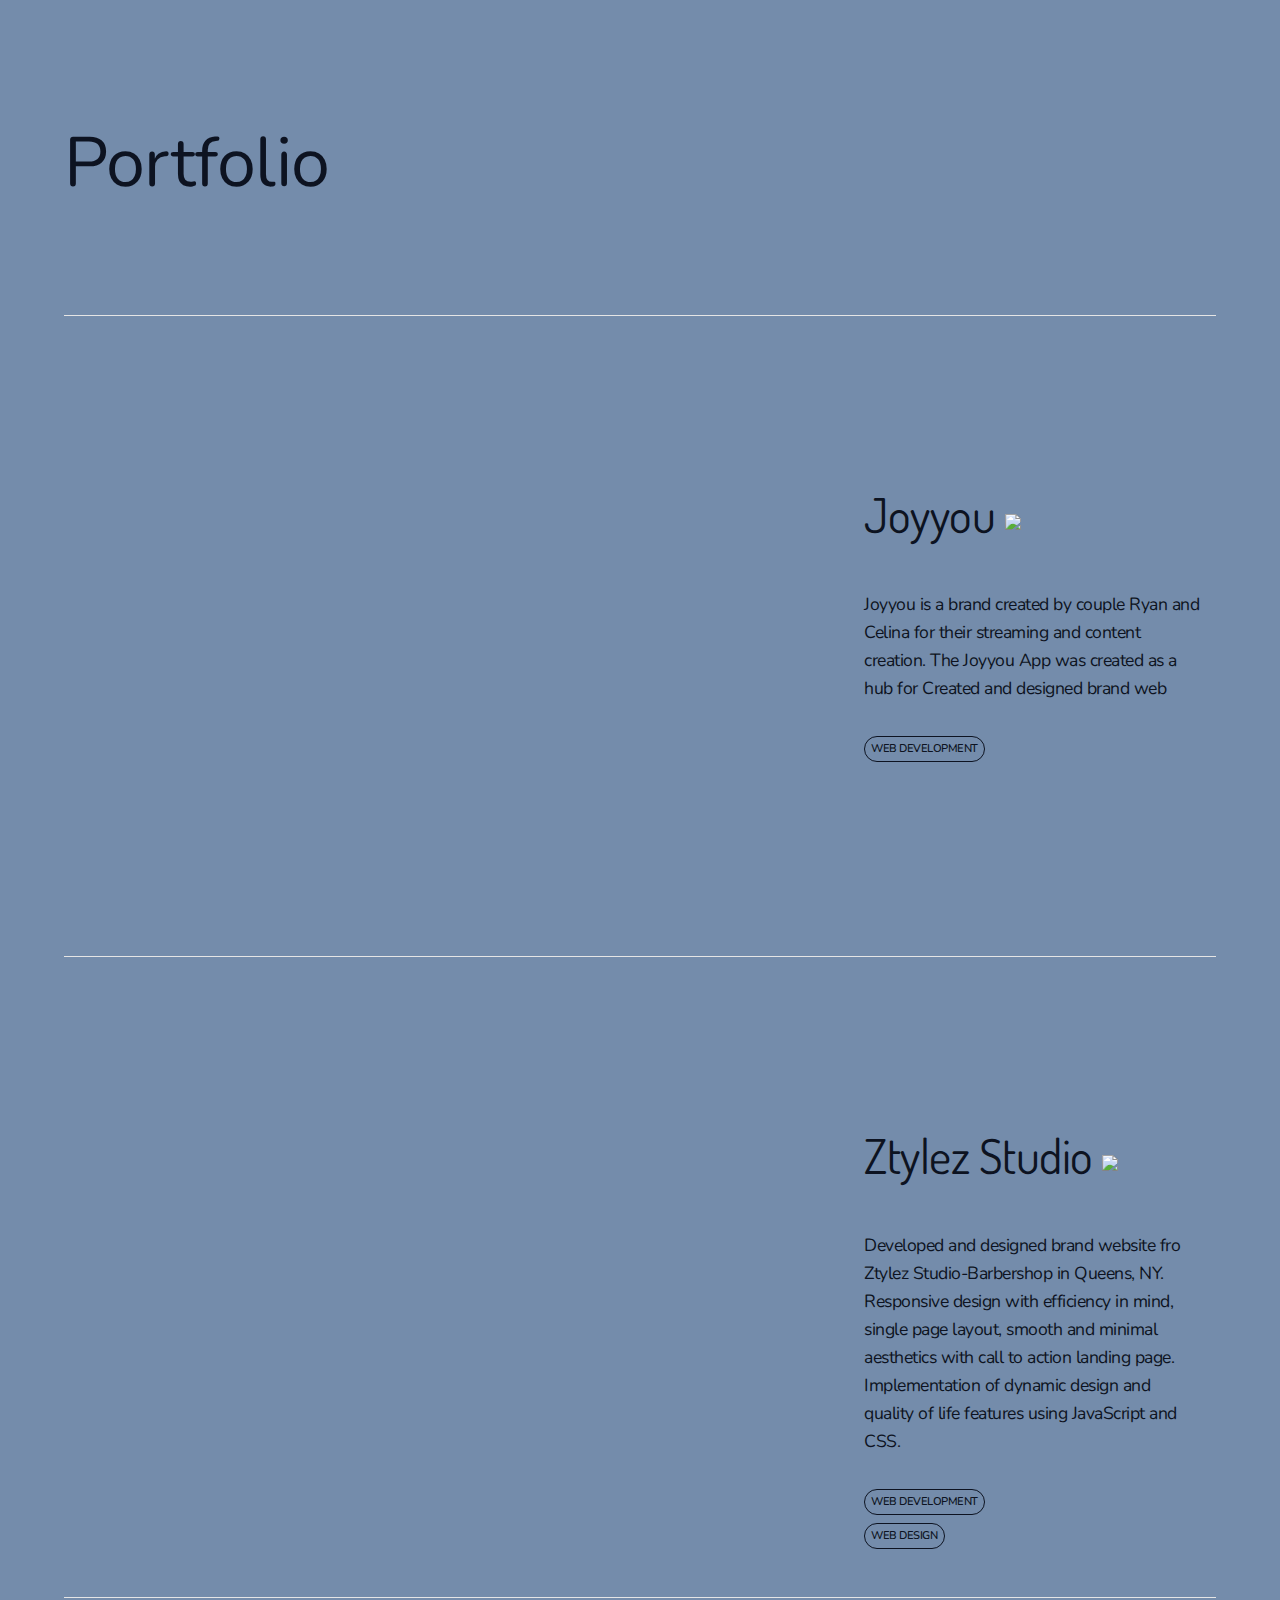
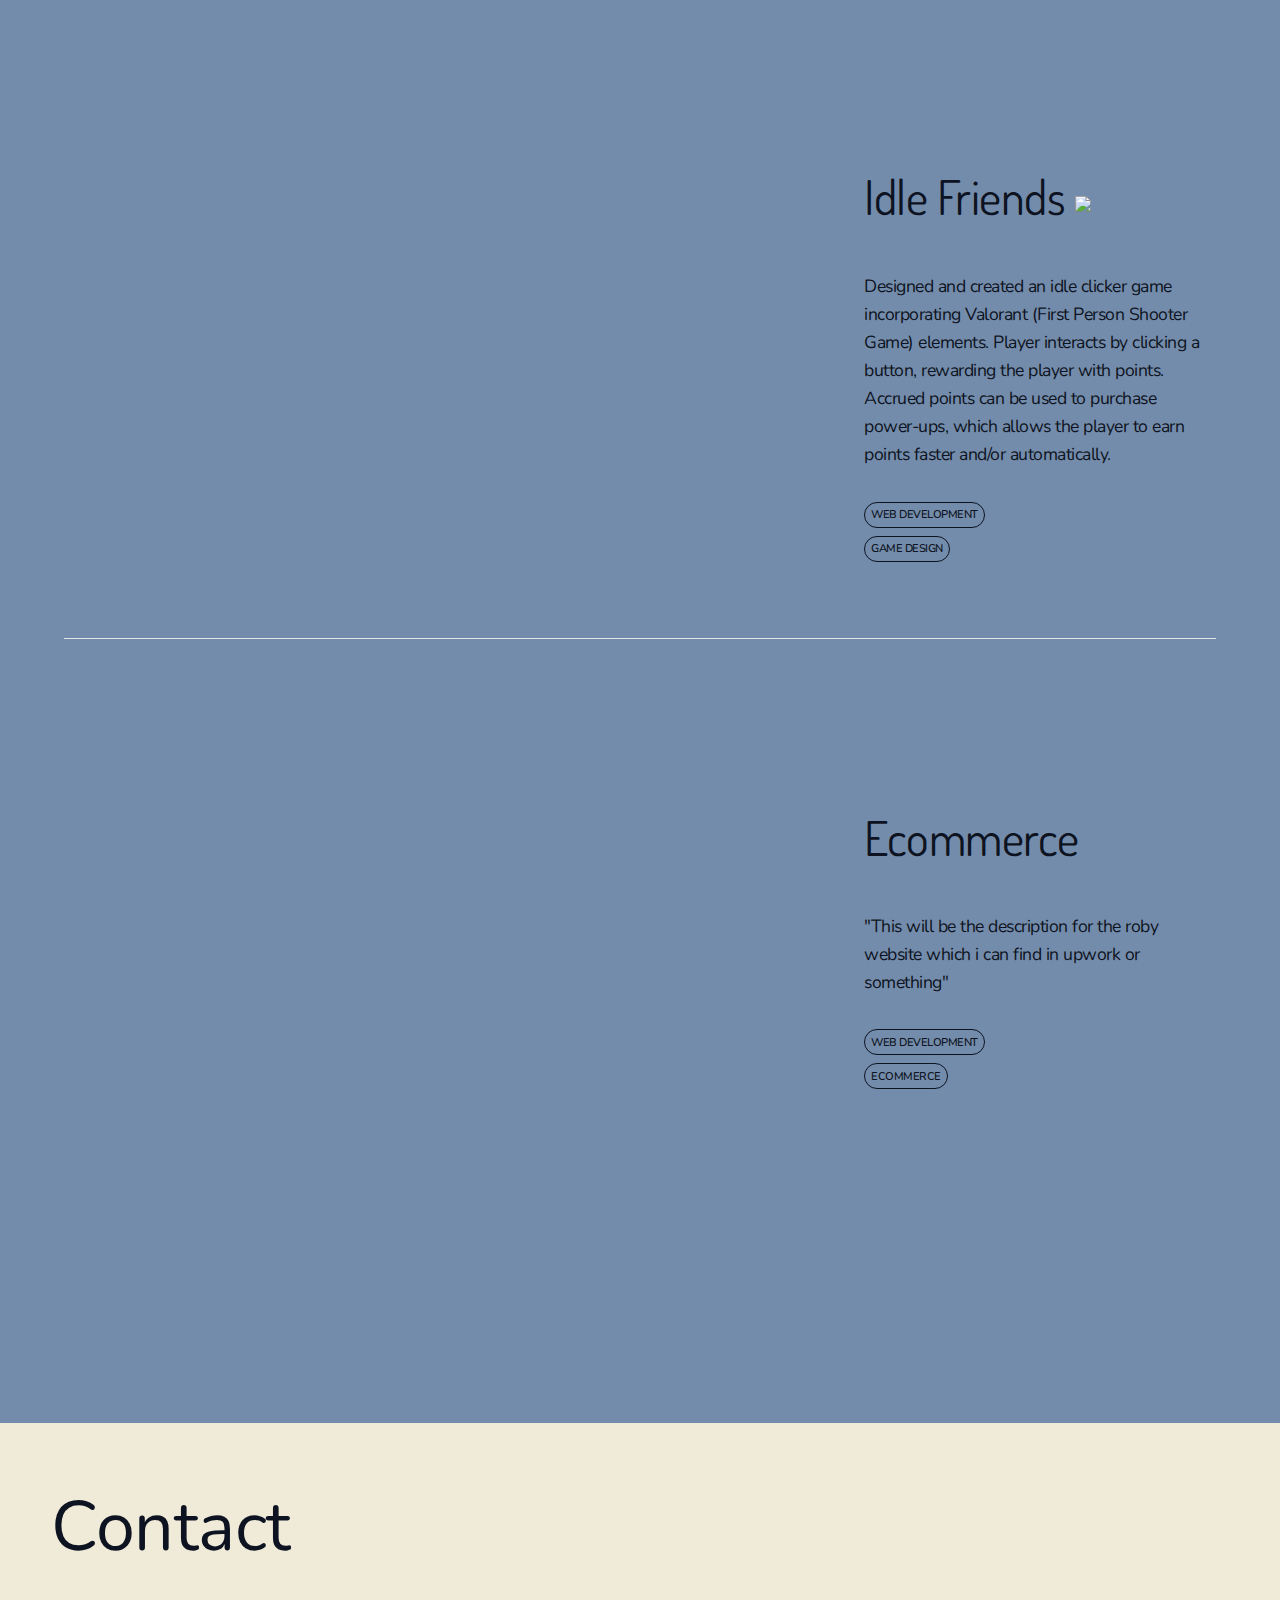
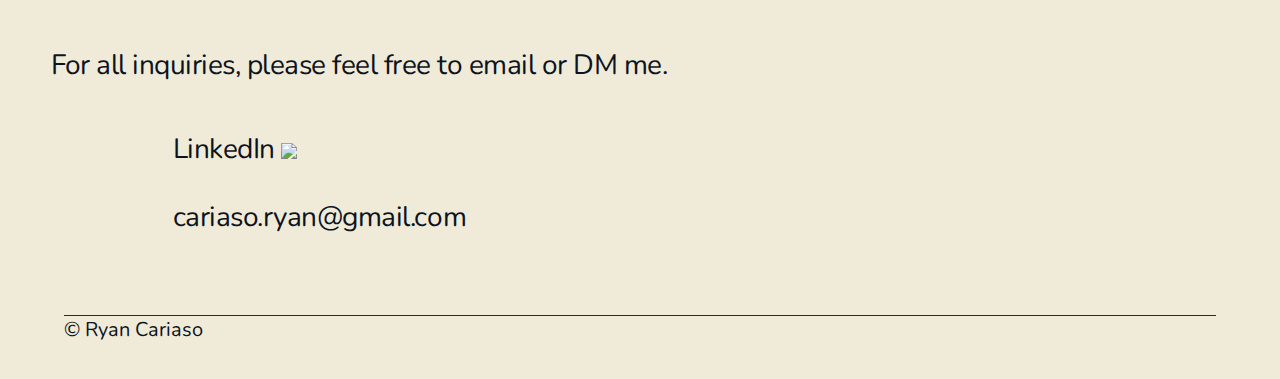
==== commit f828a880: "update to index and style" ====
--- a/index.html
+++ b/index.html
@@ -20,14 +20,17 @@
             <div class="grid-wrapper flex">
               <a href="#" class="nav-item nav-logo">Ryan Cariaso</a>
             </div>
-            <div class="grid-wrapper flex">
-              <a href="#select-work" id="select-work-margin" class="nav-item"
-                >Select Work</a
+            <div class="grid-wrapper flex-right">
+              <a href="#select-work" id="portfolio-margin" class="nav-item"
+                >Portfolio</a
               >
-              <a href="#contact" class="nav-item">Contact</a>
+              <a href="#contact" id="contact-margin" class="nav-item"
+                >Contact</a
+              >
             </div>
           </nav>
         </div>
+        <!-- ABOUT ME -->
         <div class="container hero-margins">
           <div class="hero-text">
             Ambitious new face to the field of Web Development with an emphasis
@@ -35,29 +38,31 @@
           </div>
         </div>
         <div class="container about-margin">
-          <div class="w-layout-grid _2-col-grid">
-            <div id="grid-about" class="grid-wrapper flex-btm">
-              <div class="w-layout-grid _2-col-grid max-width">
-                <div class="grid-wrapper">
+          <div class="about-flexrow">
+            <div class="about-flexcolumn">
+              <div class="about-flexrow">
+                <div id="about-contact" class="grid-wrapper">
                   <div class="divider-line about-divider"></div>
                   <div class="smallcaps">contact</div>
                   <div class="email">cariaso.ryan@gmail.com</div>
                 </div>
-                <div class="grid-wrapper">
+                <div id="about-location" class="grid-wrapper">
                   <div class="divider-line about-divider"></div>
                   <div class="smallcaps">location</div>
                   <div class="location">Seattle, Washington</div>
                 </div>
               </div>
             </div>
-            <div id="grid-img" class="grid-wrapper">
-              <div class="img-wrapper">
-                <img
-                  src="img/linkedin pic - Copy.png"
-                  sizes="(max-width: 29.938rem) 92vw, (max-width: 47.938rem) 95vw, (max-width: 61.938rem) 92vw, 91vw"
-                  alt
-                  class="img"
-                />
+            <div class="about-flexcolumn">
+              <div id="grid-img" class="grid-wrapper">
+                <div class="img-wrapper">
+                  <img
+                    src="img/linkedin pic - Copy.png"
+                    sizes="(max-width: 29.938rem) 92vw, (max-width: 47.938rem) 95vw, (max-width: 61.938rem) 92vw, 91vw"
+                    alt
+                    class="img"
+                  />
+                </div>
               </div>
             </div>
           </div>
@@ -66,12 +71,14 @@
       <section class="section">
         <div class="container work-padding">
           <p class="large-paragraph max-width-1200">
-            Here I would put a paragraph describing who I am other than just my
-            projects. Some things I can add are like my hobbies or why I made
-            the change? idk what to say tbh just yet but i'll figure it out lol
+            Hello! Ryan here. Born and raised in Long Island, graduated in
+            Queens, and now residing in Seattle! Began in Software Development,
+            but found my passion in Front-End Web Development and focusing on
+            customer needs and user experience.
           </p>
         </div>
       </section>
+      <!-- SELECT WORK -->
       <section class="section">
         <main id="select-work" class="container work-title-margin">
           <div class="section-heading">Portfolio</div>
@@ -146,8 +153,12 @@
                     </div>
                   </a>
                   <div class="project-description">
-                    "This will be the description for the ztylez website which i
-                    can find in upwork or something"
+                    Developed and designed brand website fro Ztylez
+                    Studio-Barbershop in Queens, NY. Responsive design with
+                    efficiency in mind, single page layout, smooth and minimal
+                    aesthetics with call to action landing page. Implementation
+                    of dynamic design and quality of life features using
+                    JavaScript and CSS.
                   </div>
                   <div class="pill project-description">web development</div>
                   <div class="pill1 project-description">web design</div>
@@ -256,6 +267,7 @@
               cariaso.ryan@gmail.com
             </div>
           </div>
+          <!-- FOOTER -->
           <footer class="footer">
             <div class="divider-line-footer"></div>
             <div class="footer-text">© Ryan Cariaso</div>
--- a/style.css
+++ b/style.css
@@ -44,17 +44,18 @@
 }
 
 .nav-wrapper {
-  display: grid;
-  height: 4rem;
-  grid-auto-columns: 1fr;
-  row-gap: 0rem;
-  column-gap: 0rem;
-  grid-template-columns: 1fr 1fr;
-  grid-template-rows: auto;
+  display: flex;
 }
 
 .grid-wrapper.flex {
   display: flex;
+  flex-wrap: nowrap;
+  margin-right: 50%;
+}
+
+.grid-wrapper.flex-right {
+  display: flex;
+  flex-wrap: nowrap;
 }
 
 .grid-wrapper {
@@ -67,6 +68,7 @@
   color: #0d1321;
   text-decoration: none;
   cursor: pointer;
+  margin-top: 2rem;
 }
 
 a {
@@ -79,8 +81,8 @@
   font-family: "Josefin Sans", sans-serif;
 }
 
-#select-work-margin {
-  margin-right: 5rem;
+#portfolio-margin {
+  margin-right: 50%;
 }
 
 .hero-text {
@@ -96,38 +98,25 @@
 
 /* ABOUT ME SECTION */
 
-._2-col-grid {
-  column-gap: 2rem;
-  row-gap: 0rem;
-  grid-template-rows: auto;
-}
-
-.w-layout-grid {
-  display: grid;
-  grid-auto-columns: 1fr;
-  grid-template-columns: 1fr 1fr;
-  grid-template-rows: auto auto;
-  row-gap: 1rem;
-  column-gap: 1rem;
-}
-
-#grid-about {
-  grid-row: span 1;
-  grid-row-start: span 1;
-  grid-row-end: span 1;
-  grid-column: span 1;
-  grid-column-start: span 1;
-  grid-column-end: span 1;
-}
-
-.grid-wrapper.flex-btm {
-  display: flex;
-  -webkit-box-align: end;
-  align-items: flex-end;
-}
-
-._2-col-grid.max-width {
-  width: 100%;
+.about-flexrow {
+  display: flex;
+  flex-direction: row;
+}
+
+.about-flexcolumn {
+  display: flex;
+  flex-direction: column;
+  flex: 1;
+}
+
+#about-contact {
+  width: 50%;
+  margin: 40% 1rem 1rem 1rem;
+}
+
+#about-location {
+  width: 50%;
+  margin: 40% 1rem 1rem 1rem;
 }
 
 .divider-line {
@@ -153,6 +142,7 @@
 .img-wrapper {
   position: relative;
   overflow: hidden;
+  width: 100%;
 }
 
 .img {
@@ -166,6 +156,7 @@
   vertical-align: middle;
   display: inline-block;
   max-width: 100%;
+  align-content: flex-end;
 }
 
 /* SELECT WORK */
@@ -480,3 +471,15 @@
     margin-bottom: 2rem;
   }
 }
+
+@media screen and (max-width: 760px) {
+  .about-flexrow {
+    flex-direction: column-reverse;
+  }
+
+  #about-contact,
+  #about-location {
+    flex-direction: column;
+    margin: 1rem;
+  }
+}
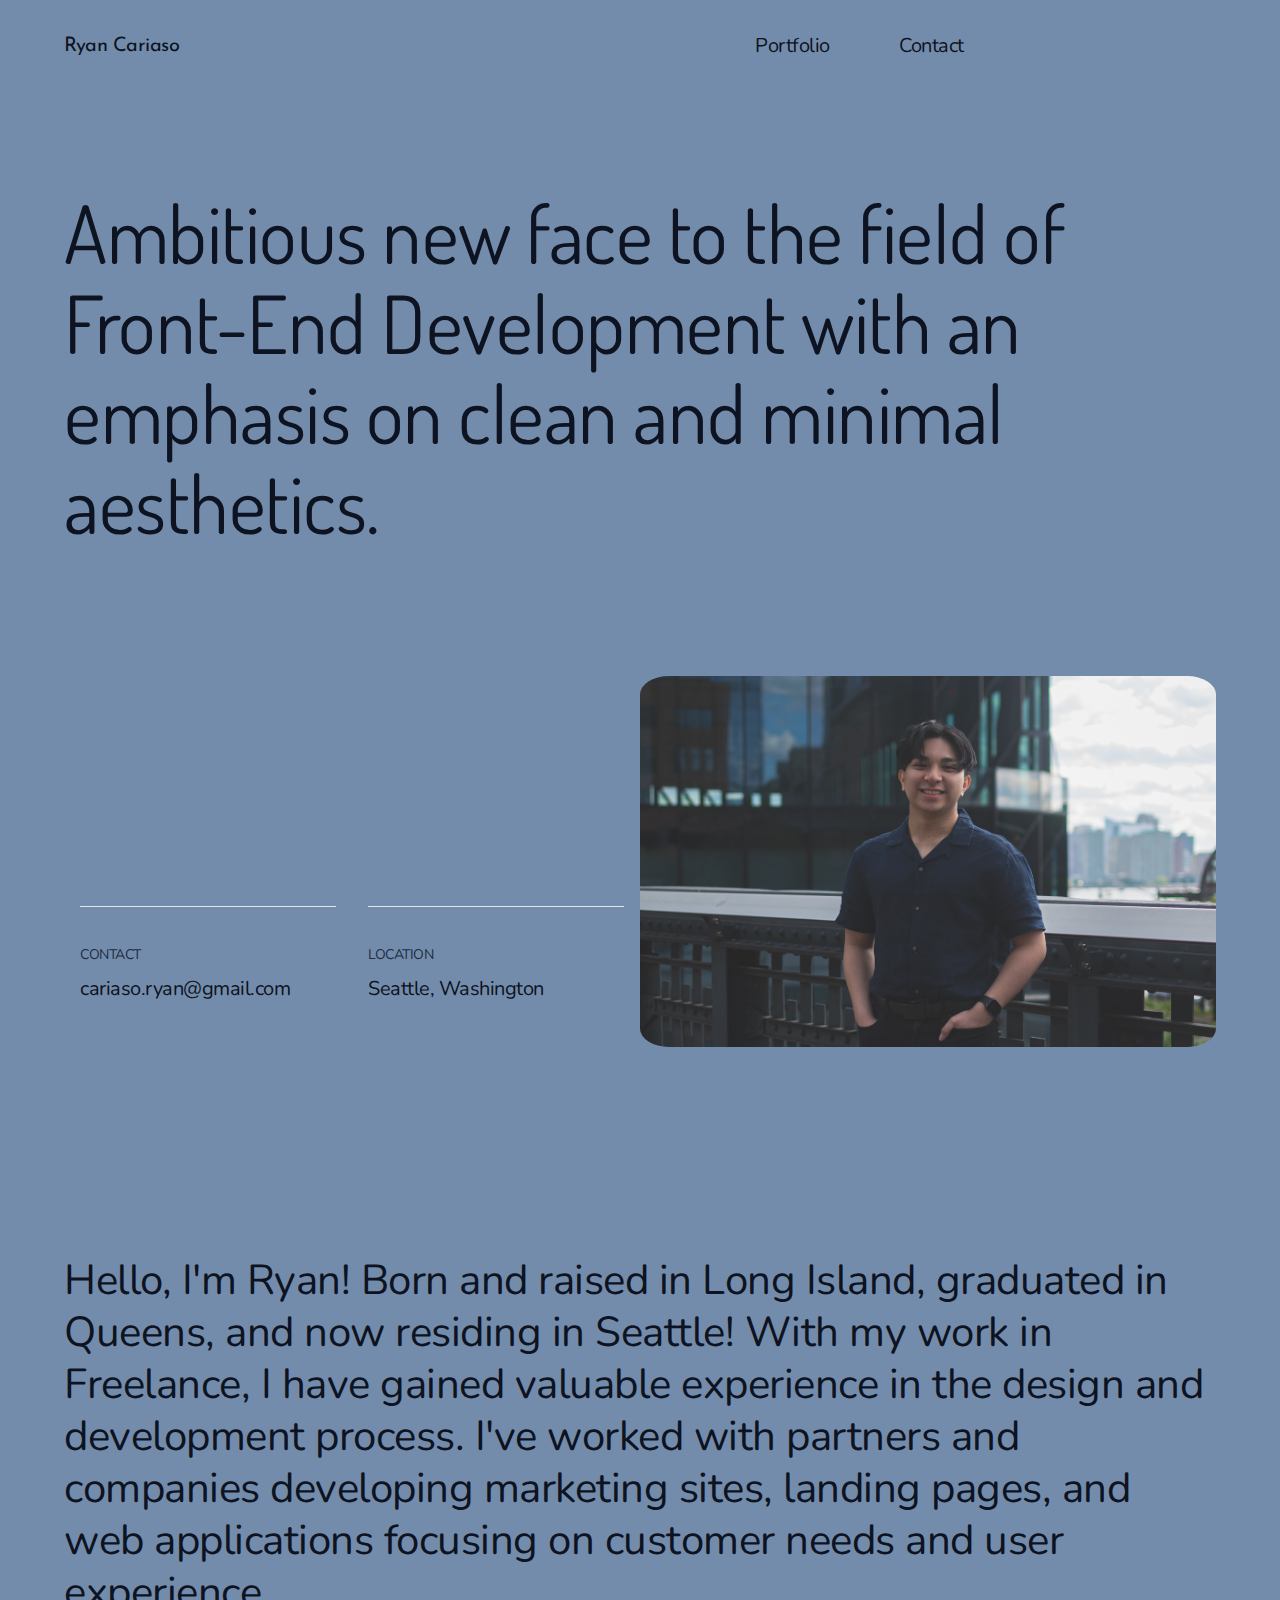
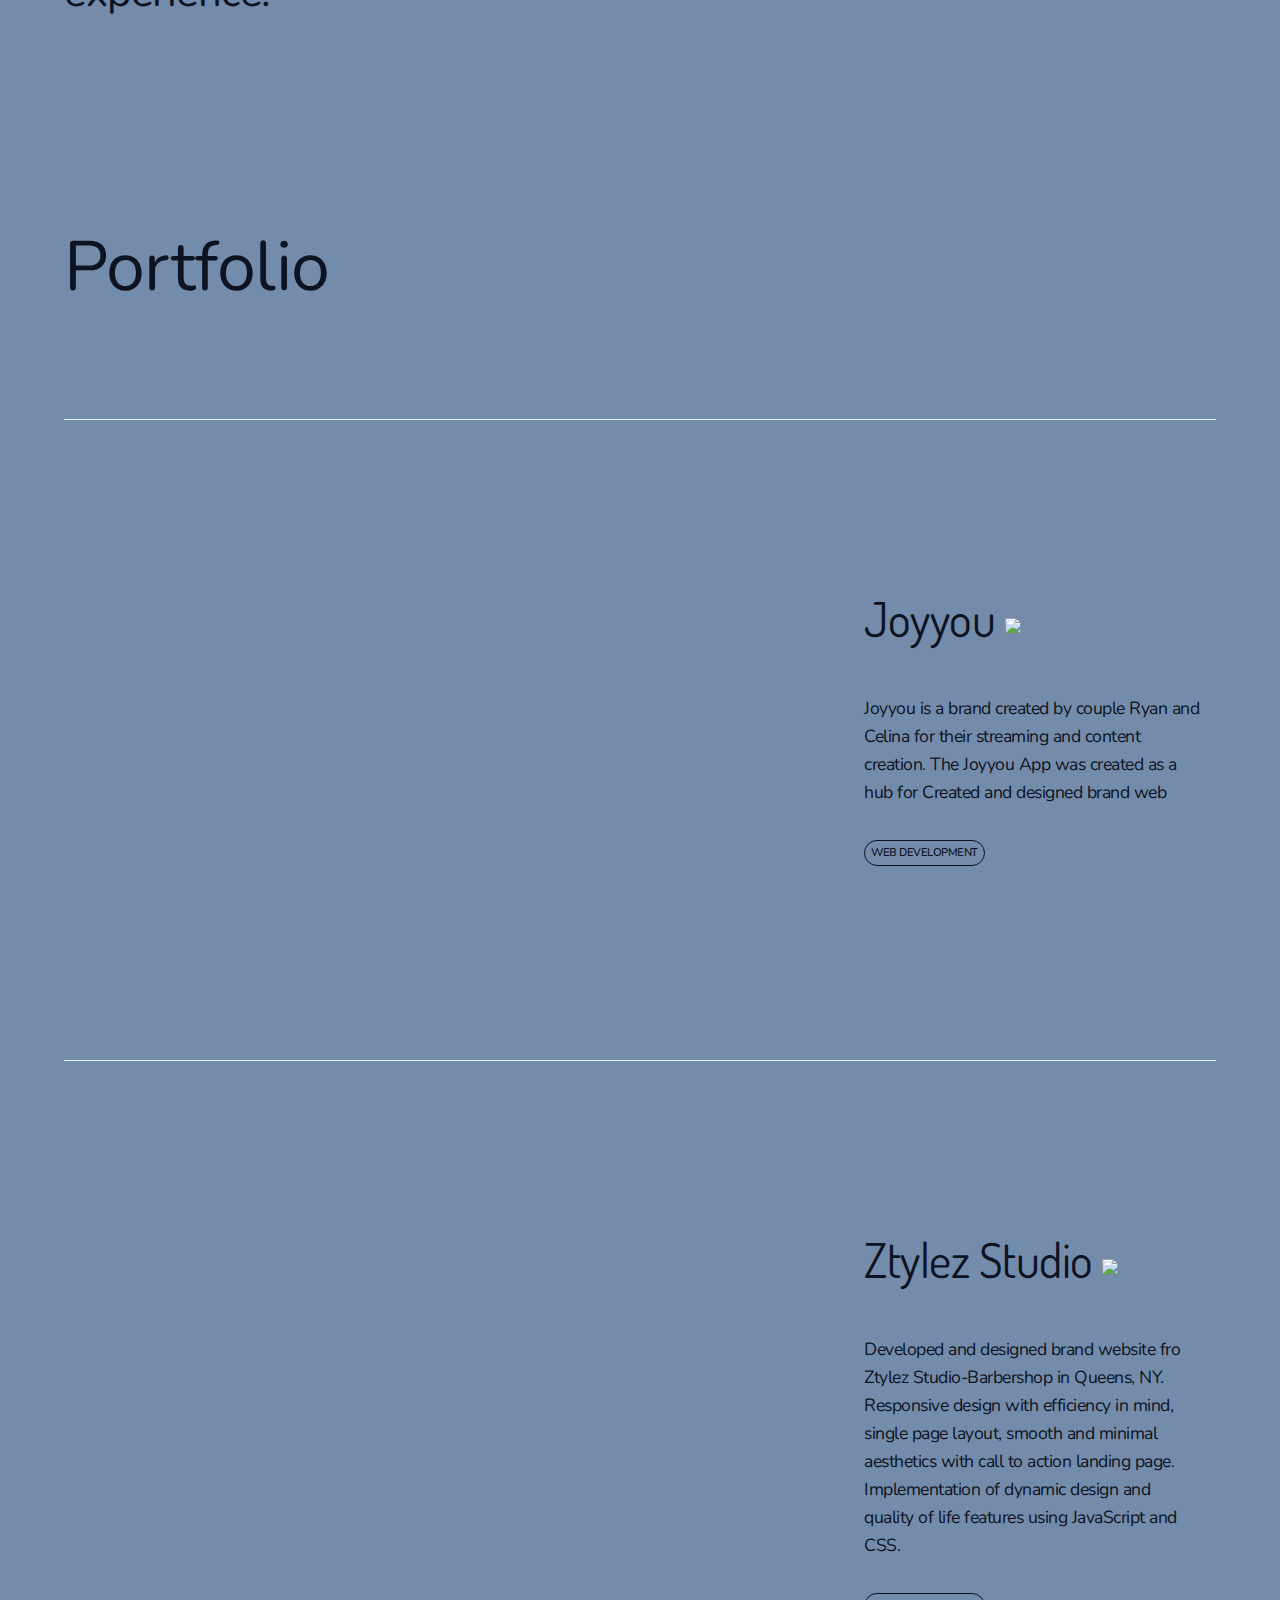
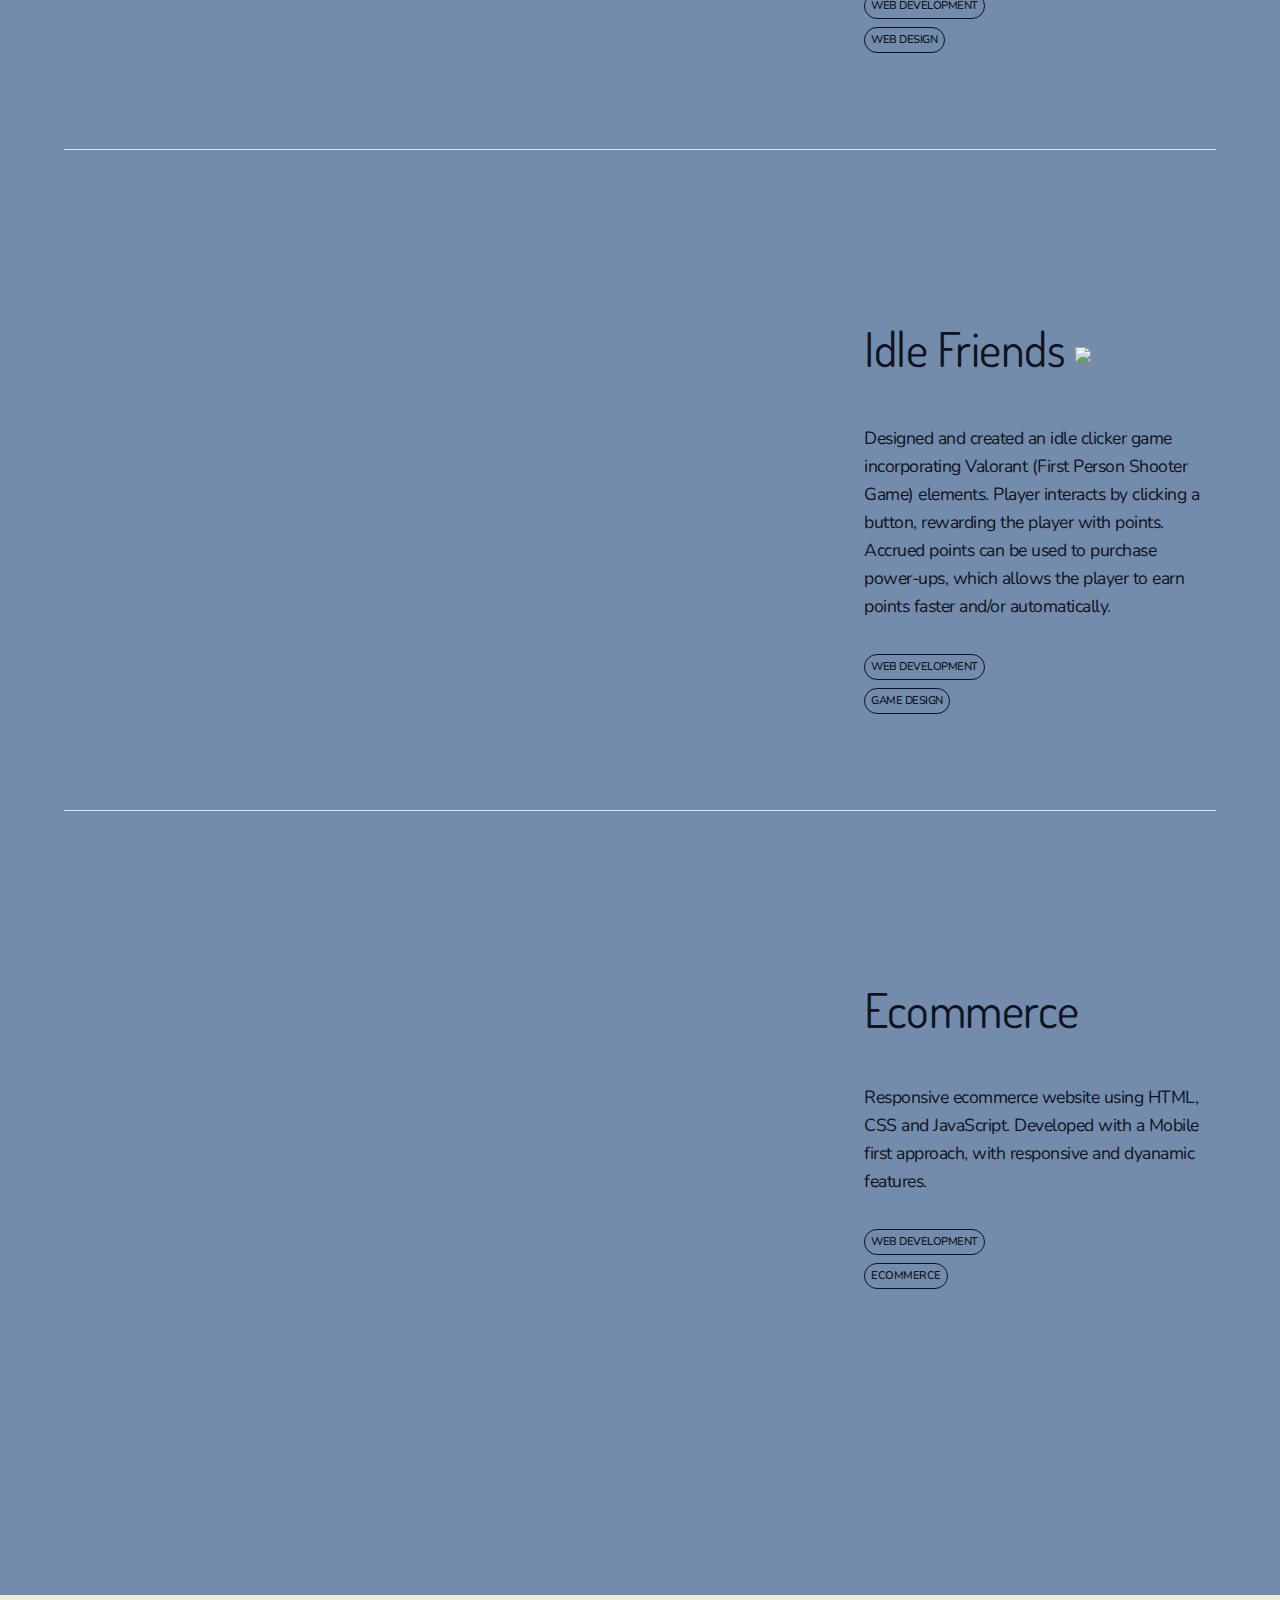
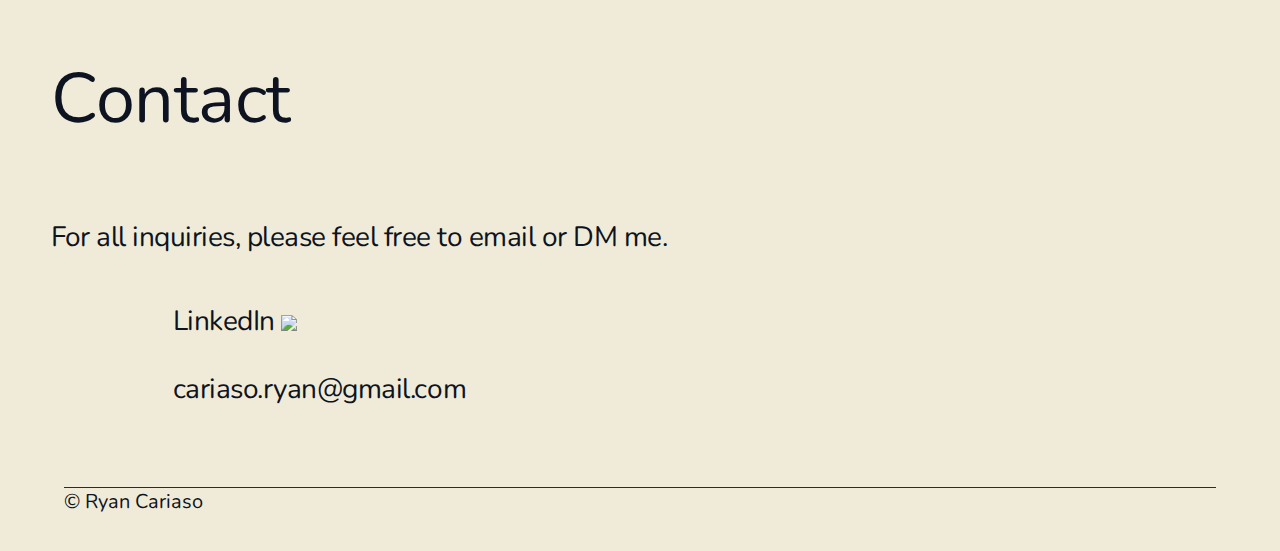
==== commit b8389224: "update to index and style" ====
--- a/index.html
+++ b/index.html
@@ -33,8 +33,8 @@
         <!-- ABOUT ME -->
         <div class="container hero-margins">
           <div class="hero-text">
-            Ambitious new face to the field of Web Development with an emphasis
-            on clean and minimal aesthetics.
+            Ambitious new face to the field of Front-End Development with an
+            emphasis on clean and minimal aesthetics.
           </div>
         </div>
         <div class="container about-margin">
@@ -71,9 +71,11 @@
       <section class="section">
         <div class="container work-padding">
           <p class="large-paragraph max-width-1200">
-            Hello! Ryan here. Born and raised in Long Island, graduated in
-            Queens, and now residing in Seattle! Began in Software Development,
-            but found my passion in Front-End Web Development and focusing on
+            Hello, I'm Ryan! Born and raised in Long Island, graduated in
+            Queens, and now residing in Seattle! With my work in Freelance, I
+            have gained valuable experience in the design and development
+            process. I've worked with partners and companies developing
+            marketing sites, landing pages, and web applications focusing on
             customer needs and user experience.
           </p>
         </div>
@@ -237,8 +239,9 @@
                 <div class="project-info">
                   <div class="project-title">Ecommerce</div>
                   <div class="project-description">
-                    "This will be the description for the roby website which i
-                    can find in upwork or something"
+                    Responsive ecommerce website using HTML, CSS and JavaScript.
+                    Developed with a Mobile first approach, with responsive and
+                    dyanamic features.
                   </div>
                   <div class="pill project-description">web development</div>
                   <div class="pill1 project-description">ecommerce</div>
--- a/style.css
+++ b/style.css
@@ -276,6 +276,7 @@
 .pill1 {
   display: flex;
   margin-top: 0.5rem;
+  margin-bottom: 5rem;
   padding: 0.4rem 0.4rem 0.4rem;
   border: 0.063rem solid #0d1321;
   border-radius: 2rem;
@@ -472,7 +473,11 @@
   }
 }
 
-@media screen and (max-width: 760px) {
+@media screen and (max-width: 770px) {
+  .grid-wrapper.flex {
+    margin-right: 40%;
+  }
+
   .about-flexrow {
     flex-direction: column-reverse;
   }
@@ -482,4 +487,72 @@
     flex-direction: column;
     margin: 1rem;
   }
-}
+
+  .hero-text {
+    font-size: 4rem;
+    line-height: 5rem;
+  }
+
+  .large-paragraph {
+    font-size: 2rem;
+    line-height: 3rem;
+  }
+}
+
+@media screen and (max-width: 541px) {
+  .grid-wrapper.flex {
+    margin-right: 30%;
+  }
+
+  .hero-text {
+    font-size: 3rem;
+    line-height: 4rem;
+  }
+
+  .large-paragraph {
+    font-size: 1.5rem;
+    line-height: 2rem;
+  }
+}
+
+@media screen and (max-width: 400px) {
+  .grid-wrapper.flex {
+    margin-right: 20%;
+  }
+
+  .nav-item {
+    font-size: 1rem;
+  }
+
+  .hero-text {
+    font-size: 2rem;
+    line-height: 2.5rem;
+  }
+
+  .large-paragraph {
+    font-size: 1.2rem;
+    line-height: 1.7rem;
+  }
+
+  .project-title {
+    font-size: 3rem;
+    margin-top: 3rem;
+    margin-bottom: 2%;
+  }
+
+  .project-description {
+    margin-top: 3rem;
+    font-size: 1.2rem;
+    font-weight: 300;
+  }
+
+  .pill.project-description {
+    font-size: 0.6rem;
+    margin: 4rem 0 0.5rem 0;
+  }
+
+  .pill1.project-description {
+    font-size: 0.6rem;
+    margin: 0 0 2rem 0;
+  }
+}
